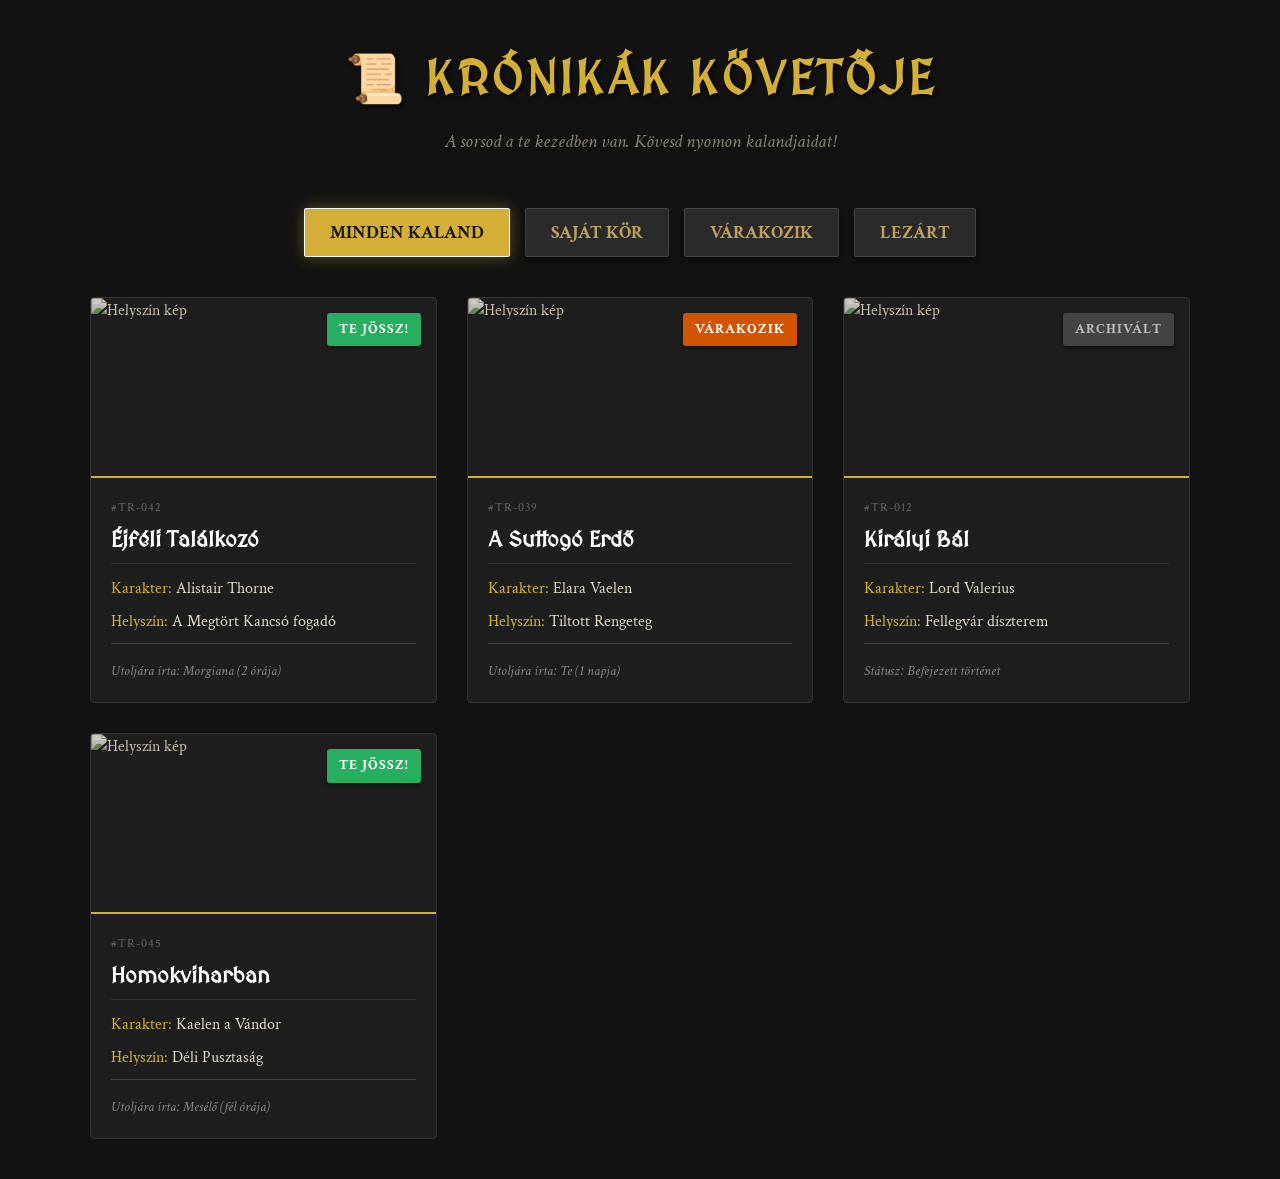
==== index.html @ 40f81b88 "Update index.html" ====
<!DOCTYPE html>
<html lang="hu">
<head>
    <meta charset="UTF-8">
    <meta name="viewport" content="width=device-width, initial-scale=1.0">
    <title>Krónikák Követője | FRPG Dashboard</title>
    <link href="https://fonts.googleapis.com/css2?family=Crimson+Text:ital,wght@0,400;0,700;1,400&family=MedievalSharp&display=swap" rel="stylesheet">
    <link rel="stylesheet" href="style.css">
</head>
<body>

<div class="container">
    <header>
        <h1>📜 Krónikák Követője</h1>
        <p>A sorsod a te kezedben van. Kövesd nyomon kalandjaidat!</p>
    </header>

    <div class="filter-buttons">
        <button class="btn active" onclick="filterSelection('all')">Minden kaland</button>
        <button class="btn" onclick="filterSelection('active')">Saját kör</button>
        <button class="btn" onclick="filterSelection('pending')">Várakozik</button>
        <button class="btn" onclick="filterSelection('inactive')">Lezárt</button>
    </div>

    <div class="card-grid">
        
        <div class="card active">
            <div class="image-container">
                <img src="https://picsum.photos/400/250?grayscale&random=1" alt="Helyszín kép">
                <span class="badge active">Te jössz!</span>
            </div>
            <div class="card-content">
                <span class="thread-id">#TR-042</span>
                <h3>Éjféli Találkozó</h3>
                <p><strong>Karakter:</strong> Alistair Thorne</p>
                <p><strong>Helyszín:</strong> A Megtört Kancsó fogadó</p>
                <div class="last-post">
                    Utoljára írta: <i>Morgiana (2 órája)</i>
                </div>
            </div>
        </div>

        <div class="card pending">
            <div class="image-container">
                <img src="https://picsum.photos/400/250?grayscale&random=2" alt="Helyszín kép">
                <span class="badge pending">Várakozik</span>
            </div>
            <div class="card-content">
                <span class="thread-id">#TR-039</span>
                <h3>A Suttogó Erdő</h3>
                <p><strong>Karakter:</strong> Elara Vaelen</p>
                <p><strong>Helyszín:</strong> Tiltott Rengeteg</p>
                <div class="last-post">
                    Utoljára írta: <i>Te (1 napja)</i>
                </div>
            </div>
        </div>

        <div class="card inactive">
            <div class="image-container">
                <img src="https://picsum.photos/400/250?grayscale&random=3" alt="Helyszín kép">
                <span class="badge inactive">Archivált</span>
            </div>
            <div class="card-content">
                <span class="thread-id">#TR-012</span>
                <h3>Királyi Bál</h3>
                <p><strong>Karakter:</strong> Lord Valerius</p>
                <p><strong>Helyszín:</strong> Fellegvár díszterem</p>
                <div class="last-post">
                    Státusz: <i>Befejezett történet</i>
                </div>
            </div>
        </div>

        <div class="card active">
            <div class="image-container">
                <img src="https://picsum.photos/400/250?grayscale&random=4" alt="Helyszín kép">
                <span class="badge active">Te jössz!</span>
            </div>
            <div class="card-content">
                <span class="thread-id">#TR-045</span>
                <h3>Homokviharban</h3>
                <p><strong>Karakter:</strong> Kaelen a Vándor</p>
                <p><strong>Helyszín:</strong> Déli Pusztaság</p>
                <div class="last-post">
                    Utoljára írta: <i>Mesélő (fél órája)</i>
                </div>
            </div>
        </div>

    </div> </div> <script>
    function filterSelection(status) {
        const cards = document.getElementsByClassName("card");
        const buttons = document.getElementsByClassName("btn");

        // Gombok stílusának frissítése
        for (let btn of buttons) {
            btn.classList.remove("active");
            // Megkeressük a gombot, amire kattintottunk (egyszerűsített logika)
            if (
                (status === 'all' && btn.innerText.includes('Minden')) ||
                (status === 'active' && btn.innerText.includes('Saját')) ||
                (status === 'pending' && btn.innerText.includes('Várakozik')) ||
                (status === 'inactive' && btn.innerText.includes('Lezárt'))
            ) {
                btn.classList.add("active");
            }
        }

        // Kártyák szűrése
        for (let card of cards) {
            if (status === "all") {
                card.style.display = "flex";
            } else {
                if (card.classList.contains(status)) {
                    card.style.display = "flex";
                } else {
                    card.style.display = "none";
                }
            }
        }
    }
</script>

</body>
</html>
---- style.css ----
/* --- FRPG Témakövető Alapstílus --- */

/* Google Fonts beimportálása a klasszikus fantasy hangulathoz */
@import url('https://fonts.googleapis.com/css2?family=Crimson+Text:ital,wght@0,400;0,700;1,400&family=MedievalSharp&display=swap');

* {
    box-sizing: border-box;
    margin: 0;
    padding: 0;
}

body {
    background-color: #121212; /* Mélysötét háttér */
    background-image: url('https://www.transparenttextures.com/patterns/dark-leather.png'); /* Enyhe bőr textúra */
    color: #e0d8c3; /* Halvány pergamen szín */
    font-family: 'Crimson Text', serif;
    line-height: 1.6;
    padding: 40px 20px;
}

.container {
    max-width: 1100px;
    margin: auto;
}

/* --- Fejléc --- */
header {
    text-align: center;
    margin-bottom: 50px;
}

header h1 {
    font-family: 'MedievalSharp', cursive;
    color: #d4af37; /* Arany szín */
    font-size: 3rem;
    text-transform: uppercase;
    letter-spacing: 3px;
    text-shadow: 2px 2px 4px rgba(0, 0, 0, 0.8);
    margin-bottom: 10px;
}

header p {
    font-style: italic;
    color: #8a8271;
    font-size: 1.2rem;
}

/* --- Szűrő Gombok --- */
.filter-buttons {
    text-align: center;
    margin-bottom: 40px;
    display: flex;
    justify-content: center;
    gap: 15px;
    flex-wrap: wrap;
}

.btn {
    background-color: #2a2a2a;
    color: #bfa15f;
    border: 1px solid #444;
    padding: 12px 25px;
    font-family: 'Crimson Text', serif;
    font-size: 1.1rem;
    font-weight: bold;
    text-transform: uppercase;
    cursor: pointer;
    border-radius: 2px;
    transition: all 0.4s ease;
    box-shadow: 0 4px 6px rgba(0,0,0,0.3);
}

.btn:hover {
    background-color: #3a3a3a;
    border-color: #d4af37;
    color: #d4af37;
    transform: translateY(-2px);
}

.btn.active {
    background-color: #d4af37;
    color: #1a1a1a;
    border-color: #fff;
    box-shadow: 0 0 15px rgba(212, 175, 55, 0.4);
}

/* --- Kártya Rács --- */
.card-grid {
    display: grid;
    grid-template-columns: repeat(auto-fill, minmax(300px, 1fr));
    gap: 30px;
}

/* --- Egyedi Kártya Stílus --- */
.card {
    background: #1e1e1e;
    border: 1px solid #333;
    border-radius: 4px;
    overflow: hidden;
    transition: all 0.3s cubic-bezier(0.25, 0.8, 0.25, 1);
    position: relative;
    display: flex;
    flex-direction: column;
}

.card:hover {
    transform: translateY(-8px);
    border-color: #d4af37;
    box-shadow: 0 15px 30px rgba(0, 0, 0, 0.7);
}

/* Kép konténer és Badge */
.image-container {
    position: relative;
    height: 180px;
    overflow: hidden;
    border-bottom: 2px solid #d4af37;
}

.image-container img {
    width: 100%;
    height: 100%;
    object-fit: cover;
    filter: sepia(40%) grayscale(20%) brightness(0.8);
    transition: 0.5s ease;
}

.card:hover .image-container img {
    filter: sepia(0%) grayscale(0%) brightness(1);
    transform: scale(1.05);
}

.badge {
    position: absolute;
    top: 15px;
    right: 15px;
    padding: 6px 12px;
    border-radius: 3px;
    font-size: 0.85rem;
    font-weight: bold;
    text-transform: uppercase;
    letter-spacing: 1px;
    z-index: 2;
    box-shadow: 0 2px 4px rgba(0,0,0,0.5);
}

.badge.active { background: #27ae60; color: #fff; }    /* Saját kör */
.badge.pending { background: #d35400; color: #fff; }   /* Várakozik */
.badge.inactive { background: #444; color: #bbb; }     /* Lezárt */

/* Kártya Tartalom */
.card-content {
    padding: 20px;
    flex-grow: 1;
    display: flex;
    flex-direction: column;
}

.thread-id {
    font-size: 0.75rem;
    color: #666;
    letter-spacing: 1px;
    margin-bottom: 5px;
}

.card-content h3 {
    color: #fff;
    font-family: 'MedievalSharp', cursive;
    font-size: 1.4rem;
    margin-bottom: 12px;
    border-bottom: 1px solid #333;
    padding-bottom: 5px;
}

.card-content p {
    margin-bottom: 8px;
    font-size: 1rem;
}

.card-content strong {
    color: #d4af37;
    font-weight: normal;
}

/* Utolsó hozzászólás szekció */
.last-post {
    margin-top: auto;
    padding-top: 15px;
    border-top: 1px double #444;
    font-size: 0.9rem;
    color: #888;
    font-style: italic;
}

/* --- Reszponzivitás --- */
@media (max-width: 600px) {
    header h1 { font-size: 2rem; }
    .btn { width: 100%; }
    .card-grid { grid-template-columns: 1fr; }
}
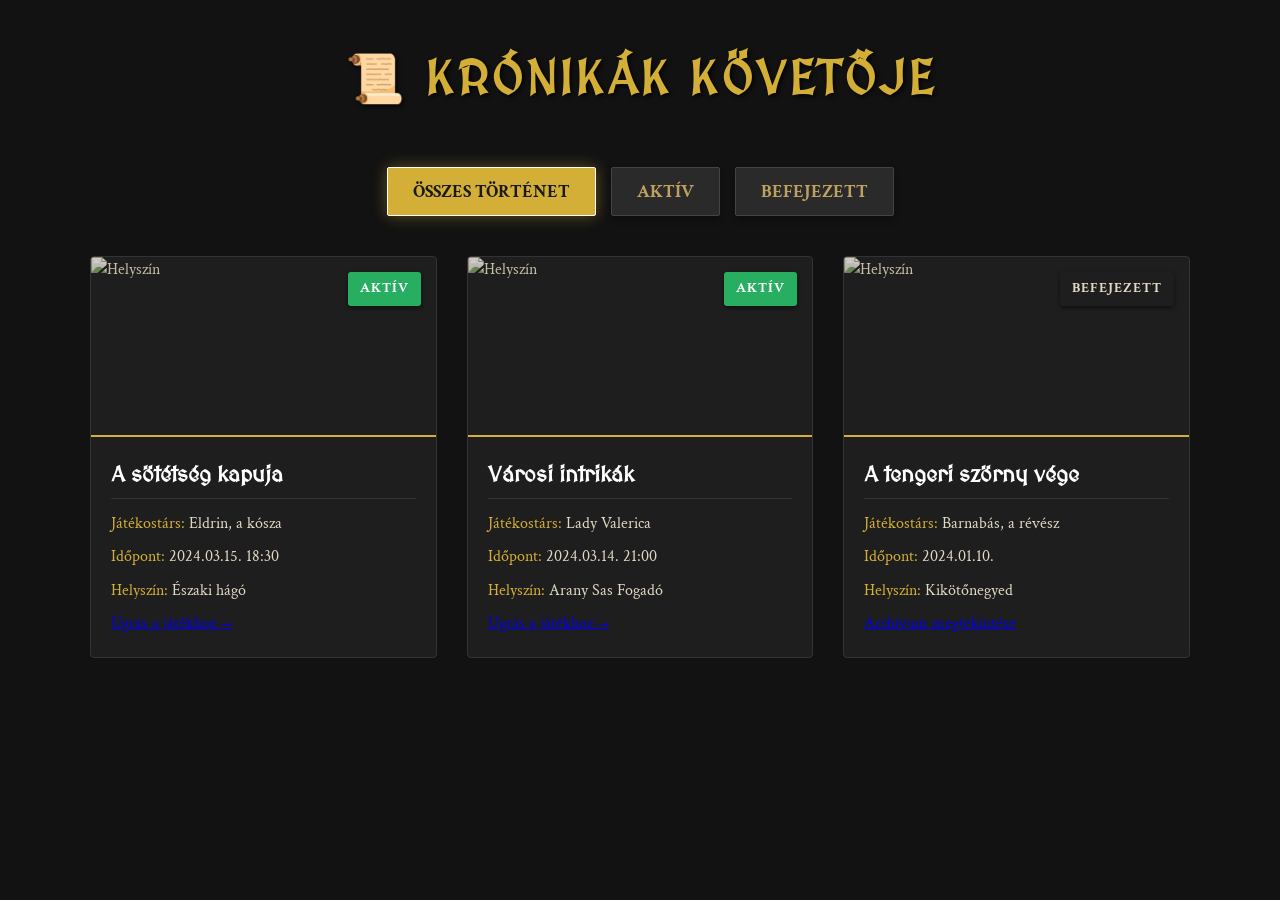
==== commit 3106cd1d: "Update index.html" ====
--- a/index.html
+++ b/index.html
@@ -3,7 +3,7 @@
 <head>
     <meta charset="UTF-8">
     <meta name="viewport" content="width=device-width, initial-scale=1.0">
-    <title>Krónikák Követője | FRPG Dashboard</title>
+    <title>FRPG Játékkövető</title>
     <link href="https://fonts.googleapis.com/css2?family=Crimson+Text:ital,wght@0,400;0,700;1,400&family=MedievalSharp&display=swap" rel="stylesheet">
     <link rel="stylesheet" href="style.css">
 </head>
@@ -12,111 +12,82 @@
 <div class="container">
     <header>
         <h1>📜 Krónikák Követője</h1>
-        <p>A sorsod a te kezedben van. Kövesd nyomon kalandjaidat!</p>
     </header>
 
     <div class="filter-buttons">
-        <button class="btn active" onclick="filterSelection('all')">Minden kaland</button>
-        <button class="btn" onclick="filterSelection('active')">Saját kör</button>
-        <button class="btn" onclick="filterSelection('pending')">Várakozik</button>
-        <button class="btn" onclick="filterSelection('inactive')">Lezárt</button>
+        <button class="btn active" onclick="filterSelection('all')">Összes történet</button>
+        <button class="btn" onclick="filterSelection('active')">Aktív</button>
+        <button class="btn" onclick="filterSelection('completed')">Befejezett</button>
     </div>
 
     <div class="card-grid">
         
         <div class="card active">
             <div class="image-container">
-                <img src="https://picsum.photos/400/250?grayscale&random=1" alt="Helyszín kép">
-                <span class="badge active">Te jössz!</span>
+                <img src="https://picsum.photos/500/300?random=10" alt="Helyszín">
+                <span class="badge active">Aktív</span>
             </div>
             <div class="card-content">
-                <span class="thread-id">#TR-042</span>
-                <h3>Éjféli Találkozó</h3>
-                <p><strong>Karakter:</strong> Alistair Thorne</p>
-                <p><strong>Helyszín:</strong> A Megtört Kancsó fogadó</p>
-                <div class="last-post">
-                    Utoljára írta: <i>Morgiana (2 órája)</i>
-                </div>
-            </div>
-        </div>
-
-        <div class="card pending">
-            <div class="image-container">
-                <img src="https://picsum.photos/400/250?grayscale&random=2" alt="Helyszín kép">
-                <span class="badge pending">Várakozik</span>
-            </div>
-            <div class="card-content">
-                <span class="thread-id">#TR-039</span>
-                <h3>A Suttogó Erdő</h3>
-                <p><strong>Karakter:</strong> Elara Vaelen</p>
-                <p><strong>Helyszín:</strong> Tiltott Rengeteg</p>
-                <div class="last-post">
-                    Utoljára írta: <i>Te (1 napja)</i>
-                </div>
-            </div>
-        </div>
-
-        <div class="card inactive">
-            <div class="image-container">
-                <img src="https://picsum.photos/400/250?grayscale&random=3" alt="Helyszín kép">
-                <span class="badge inactive">Archivált</span>
-            </div>
-            <div class="card-content">
-                <span class="thread-id">#TR-012</span>
-                <h3>Királyi Bál</h3>
-                <p><strong>Karakter:</strong> Lord Valerius</p>
-                <p><strong>Helyszín:</strong> Fellegvár díszterem</p>
-                <div class="last-post">
-                    Státusz: <i>Befejezett történet</i>
-                </div>
+                <h3>A sötétség kapuja</h3>
+                <p><strong>Játékostárs:</strong> Eldrin, a kósza</p>
+                <p><strong>Időpont:</strong> 2024.03.15. 18:30</p>
+                <p><strong>Helyszín:</strong> Északi hágó</p>
+                <a href="https://pelda-frpg-link.hu/tema1" class="game-link">Ugrás a játékhoz →</a>
             </div>
         </div>
 
         <div class="card active">
             <div class="image-container">
-                <img src="https://picsum.photos/400/250?grayscale&random=4" alt="Helyszín kép">
-                <span class="badge active">Te jössz!</span>
+                <img src="https://picsum.photos/500/300?random=11" alt="Helyszín">
+                <span class="badge active">Aktív</span>
             </div>
             <div class="card-content">
-                <span class="thread-id">#TR-045</span>
-                <h3>Homokviharban</h3>
-                <p><strong>Karakter:</strong> Kaelen a Vándor</p>
-                <p><strong>Helyszín:</strong> Déli Pusztaság</p>
-                <div class="last-post">
-                    Utoljára írta: <i>Mesélő (fél órája)</i>
-                </div>
+                <h3>Városi intrikák</h3>
+                <p><strong>Játékostárs:</strong> Lady Valerica</p>
+                <p><strong>Időpont:</strong> 2024.03.14. 21:00</p>
+                <p><strong>Helyszín:</strong> Arany Sas Fogadó</p>
+                <a href="https://pelda-frpg-link.hu/tema2" class="game-link">Ugrás a játékhoz →</a>
             </div>
         </div>
 
-    </div> </div> <script>
+        <div class="card completed">
+            <div class="image-container">
+                <img src="https://picsum.photos/500/300?random=12" alt="Helyszín">
+                <span class="badge completed">Befejezett</span>
+            </div>
+            <div class="card-content">
+                <h3>A tengeri szörny vége</h3>
+                <p><strong>Játékostárs:</strong> Barnabás, a révész</p>
+                <p><strong>Időpont:</strong> 2024.01.10.</p>
+                <p><strong>Helyszín:</strong> Kikötőnegyed</p>
+                <a href="https://pelda-frpg-link.hu/tema3-lezart" class="game-link">Archívum megtekintése</a>
+            </div>
+        </div>
+
+    </div>
+</div>
+
+<script>
     function filterSelection(status) {
         const cards = document.getElementsByClassName("card");
         const buttons = document.getElementsByClassName("btn");
 
-        // Gombok stílusának frissítése
         for (let btn of buttons) {
             btn.classList.remove("active");
-            // Megkeressük a gombot, amire kattintottunk (egyszerűsített logika)
             if (
-                (status === 'all' && btn.innerText.includes('Minden')) ||
-                (status === 'active' && btn.innerText.includes('Saját')) ||
-                (status === 'pending' && btn.innerText.includes('Várakozik')) ||
-                (status === 'inactive' && btn.innerText.includes('Lezárt'))
+                (status === 'all' && btn.innerText.includes('Összes')) ||
+                (status === 'active' && btn.innerText.includes('Aktív')) ||
+                (status === 'completed' && btn.innerText.includes('Befejezett'))
             ) {
                 btn.classList.add("active");
             }
         }
 
-        // Kártyák szűrése
         for (let card of cards) {
             if (status === "all") {
                 card.style.display = "flex";
             } else {
-                if (card.classList.contains(status)) {
-                    card.style.display = "flex";
-                } else {
-                    card.style.display = "none";
-                }
+                card.style.display = card.classList.contains(status) ? "flex" : "none";
             }
         }
     }
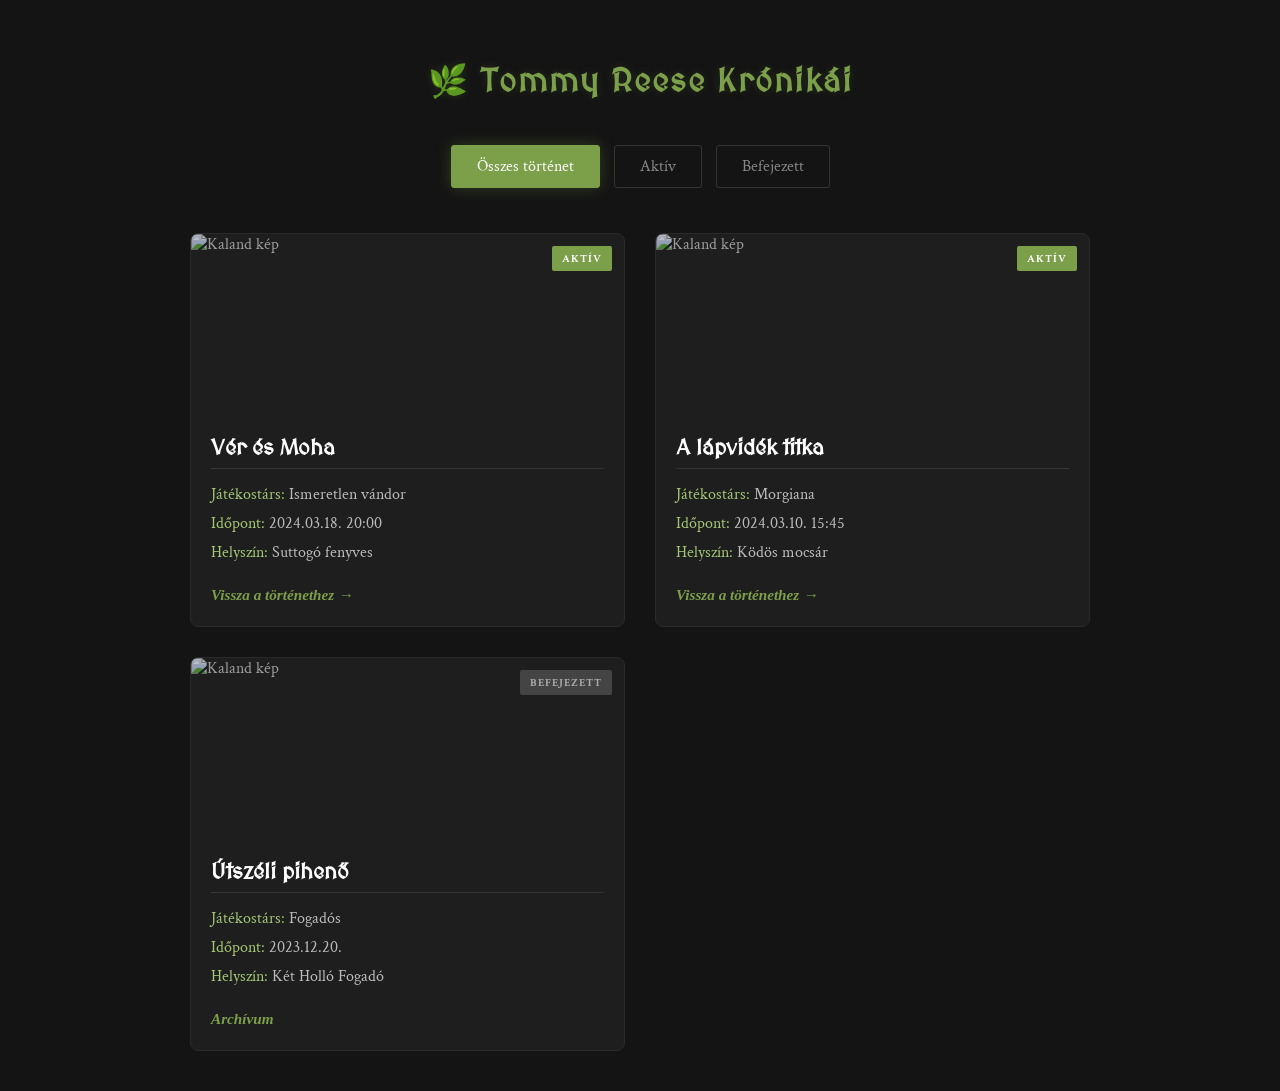
==== commit 317cec67: "Update index.html" ====
--- a/index.html
+++ b/index.html
@@ -3,7 +3,7 @@
 <head>
     <meta charset="UTF-8">
     <meta name="viewport" content="width=device-width, initial-scale=1.0">
-    <title>FRPG Játékkövető</title>
+    <title>Tommy Reese | Kalandkövető</title>
     <link href="https://fonts.googleapis.com/css2?family=Crimson+Text:ital,wght@0,400;0,700;1,400&family=MedievalSharp&display=swap" rel="stylesheet">
     <link rel="stylesheet" href="style.css">
 </head>
@@ -11,7 +11,7 @@
 
 <div class="container">
     <header>
-        <h1>📜 Krónikák Követője</h1>
+        <h1>🌿 Tommy Reese Krónikái</h1>
     </header>
 
     <div class="filter-buttons">
@@ -24,43 +24,43 @@
         
         <div class="card active">
             <div class="image-container">
-                <img src="https://picsum.photos/500/300?random=10" alt="Helyszín">
+                <img src="https://picsum.photos/500/300?grayscale&random=20" alt="Kaland kép">
                 <span class="badge active">Aktív</span>
             </div>
             <div class="card-content">
-                <h3>A sötétség kapuja</h3>
-                <p><strong>Játékostárs:</strong> Eldrin, a kósza</p>
-                <p><strong>Időpont:</strong> 2024.03.15. 18:30</p>
-                <p><strong>Helyszín:</strong> Északi hágó</p>
-                <a href="https://pelda-frpg-link.hu/tema1" class="game-link">Ugrás a játékhoz →</a>
+                <h3>Vér és Moha</h3>
+                <p><strong>Játékostárs:</strong> Ismeretlen vándor</p>
+                <p><strong>Időpont:</strong> 2024.03.18. 20:00</p>
+                <p><strong>Helyszín:</strong> Suttogó fenyves</p>
+                <a href="#" class="game-link">Vissza a történethez →</a>
             </div>
         </div>
 
         <div class="card active">
             <div class="image-container">
-                <img src="https://picsum.photos/500/300?random=11" alt="Helyszín">
+                <img src="https://picsum.photos/500/300?grayscale&random=21" alt="Kaland kép">
                 <span class="badge active">Aktív</span>
             </div>
             <div class="card-content">
-                <h3>Városi intrikák</h3>
-                <p><strong>Játékostárs:</strong> Lady Valerica</p>
-                <p><strong>Időpont:</strong> 2024.03.14. 21:00</p>
-                <p><strong>Helyszín:</strong> Arany Sas Fogadó</p>
-                <a href="https://pelda-frpg-link.hu/tema2" class="game-link">Ugrás a játékhoz →</a>
+                <h3>A lápvidék titka</h3>
+                <p><strong>Játékostárs:</strong> Morgiana</p>
+                <p><strong>Időpont:</strong> 2024.03.10. 15:45</p>
+                <p><strong>Helyszín:</strong> Ködös mocsár</p>
+                <a href="#" class="game-link">Vissza a történethez →</a>
             </div>
         </div>
 
         <div class="card completed">
             <div class="image-container">
-                <img src="https://picsum.photos/500/300?random=12" alt="Helyszín">
+                <img src="https://picsum.photos/500/300?grayscale&random=22" alt="Kaland kép">
                 <span class="badge completed">Befejezett</span>
             </div>
             <div class="card-content">
-                <h3>A tengeri szörny vége</h3>
-                <p><strong>Játékostárs:</strong> Barnabás, a révész</p>
-                <p><strong>Időpont:</strong> 2024.01.10.</p>
-                <p><strong>Helyszín:</strong> Kikötőnegyed</p>
-                <a href="https://pelda-frpg-link.hu/tema3-lezart" class="game-link">Archívum megtekintése</a>
+                <h3>Útszéli pihenő</h3>
+                <p><strong>Játékostárs:</strong> Fogadós</p>
+                <p><strong>Időpont:</strong> 2023.12.20.</p>
+                <p><strong>Helyszín:</strong> Két Holló Fogadó</p>
+                <a href="#" class="game-link">Archívum</a>
             </div>
         </div>
 
--- a/style.css
+++ b/style.css
@@ -1,200 +1,164 @@
-/* --- FRPG Témakövető Alapstílus --- */
-
-/* Google Fonts beimportálása a klasszikus fantasy hangulathoz */
-@import url('https://fonts.googleapis.com/css2?family=Crimson+Text:ital,wght@0,400;0,700;1,400&family=MedievalSharp&display=swap');
-
-* {
-    box-sizing: border-box;
-    margin: 0;
-    padding: 0;
+/* --- Tommy Reese Egyedi Stílus --- */
+:root {
+    --primary-color: #7c9f4a;      /* Tommy beszédszíne */
+    --primary-light: #a4c675;     /* Világosabb zöld a szövegeknek */
+    --dark-bg: #141414;           /* Mélysötét háttér */
+    --card-bg: #1e1e1e;           /* Kártya háttér */
+    --text-main: #d1d1d1;         /* Fő szövegszín */
 }
 
 body {
-    background-color: #121212; /* Mélysötét háttér */
-    background-image: url('https://www.transparenttextures.com/patterns/dark-leather.png'); /* Enyhe bőr textúra */
-    color: #e0d8c3; /* Halvány pergamen szín */
+    background-color: var(--dark-bg);
+    color: var(--text-main);
     font-family: 'Crimson Text', serif;
-    line-height: 1.6;
+    margin: 0;
     padding: 40px 20px;
 }
 
 .container {
-    max-width: 1100px;
+    max-width: 900px;
     margin: auto;
-}
-
-/* --- Fejléc --- */
-header {
-    text-align: center;
-    margin-bottom: 50px;
 }
 
 header h1 {
     font-family: 'MedievalSharp', cursive;
-    color: #d4af37; /* Arany szín */
-    font-size: 3rem;
-    text-transform: uppercase;
-    letter-spacing: 3px;
-    text-shadow: 2px 2px 4px rgba(0, 0, 0, 0.8);
-    margin-bottom: 10px;
-}
-
-header p {
-    font-style: italic;
-    color: #8a8271;
-    font-size: 1.2rem;
+    color: var(--primary-color);
+    text-align: center;
+    margin-bottom: 40px;
+    letter-spacing: 2px;
+    text-shadow: 0 0 10px rgba(124, 159, 74, 0.2);
 }
 
 /* --- Szűrő Gombok --- */
 .filter-buttons {
     text-align: center;
     margin-bottom: 40px;
-    display: flex;
-    justify-content: center;
-    gap: 15px;
-    flex-wrap: wrap;
 }
 
 .btn {
-    background-color: #2a2a2a;
-    color: #bfa15f;
-    border: 1px solid #444;
-    padding: 12px 25px;
-    font-family: 'Crimson Text', serif;
-    font-size: 1.1rem;
-    font-weight: bold;
-    text-transform: uppercase;
+    background: transparent;
+    border: 1px solid #333;
+    color: #888;
+    padding: 10px 25px;
     cursor: pointer;
-    border-radius: 2px;
-    transition: all 0.4s ease;
-    box-shadow: 0 4px 6px rgba(0,0,0,0.3);
+    font-family: inherit;
+    font-size: 1rem;
+    margin: 5px;
+    border-radius: 3px;
+    transition: 0.3s ease;
 }
 
 .btn:hover {
-    background-color: #3a3a3a;
-    border-color: #d4af37;
-    color: #d4af37;
-    transform: translateY(-2px);
+    border-color: var(--primary-color);
+    color: var(--primary-light);
 }
 
 .btn.active {
-    background-color: #d4af37;
-    color: #1a1a1a;
-    border-color: #fff;
-    box-shadow: 0 0 15px rgba(212, 175, 55, 0.4);
+    background: var(--primary-color);
+    color: #fff;
+    border-color: var(--primary-color);
+    box-shadow: 0 0 15px rgba(124, 159, 74, 0.3);
 }
 
-/* --- Kártya Rács --- */
+/* --- Kétoszlopos Rács --- */
 .card-grid {
     display: grid;
-    grid-template-columns: repeat(auto-fill, minmax(300px, 1fr));
+    grid-template-columns: 1fr 1fr;
     gap: 30px;
 }
 
-/* --- Egyedi Kártya Stílus --- */
+/* --- Kártya Stílus --- */
 .card {
-    background: #1e1e1e;
-    border: 1px solid #333;
-    border-radius: 4px;
+    background: var(--card-bg);
+    border: 1px solid #2a2a2a;
+    border-radius: 8px;
     overflow: hidden;
-    transition: all 0.3s cubic-bezier(0.25, 0.8, 0.25, 1);
-    position: relative;
     display: flex;
     flex-direction: column;
+    transition: transform 0.3s ease, border-color 0.3s ease;
 }
 
 .card:hover {
-    transform: translateY(-8px);
-    border-color: #d4af37;
-    box-shadow: 0 15px 30px rgba(0, 0, 0, 0.7);
+    transform: translateY(-5px);
+    border-color: var(--primary-color);
 }
 
-/* Kép konténer és Badge */
 .image-container {
     position: relative;
     height: 180px;
-    overflow: hidden;
-    border-bottom: 2px solid #d4af37;
 }
 
 .image-container img {
     width: 100%;
     height: 100%;
     object-fit: cover;
-    filter: sepia(40%) grayscale(20%) brightness(0.8);
-    transition: 0.5s ease;
+    opacity: 0.7;
+    transition: 0.3s;
 }
 
 .card:hover .image-container img {
-    filter: sepia(0%) grayscale(0%) brightness(1);
-    transform: scale(1.05);
+    opacity: 1;
 }
 
 .badge {
     position: absolute;
-    top: 15px;
-    right: 15px;
-    padding: 6px 12px;
-    border-radius: 3px;
-    font-size: 0.85rem;
+    top: 12px;
+    right: 12px;
+    padding: 5px 10px;
+    font-size: 0.7rem;
     font-weight: bold;
     text-transform: uppercase;
+    border-radius: 2px;
     letter-spacing: 1px;
-    z-index: 2;
-    box-shadow: 0 2px 4px rgba(0,0,0,0.5);
 }
 
-.badge.active { background: #27ae60; color: #fff; }    /* Saját kör */
-.badge.pending { background: #d35400; color: #fff; }   /* Várakozik */
-.badge.inactive { background: #444; color: #bbb; }     /* Lezárt */
+.badge.active { background: var(--primary-color); color: #fff; }
+.badge.completed { background: #444; color: #aaa; }
 
-/* Kártya Tartalom */
 .card-content {
     padding: 20px;
-    flex-grow: 1;
-    display: flex;
-    flex-direction: column;
-}
-
-.thread-id {
-    font-size: 0.75rem;
-    color: #666;
-    letter-spacing: 1px;
-    margin-bottom: 5px;
 }
 
 .card-content h3 {
+    font-family: 'MedievalSharp', cursive;
     color: #fff;
-    font-family: 'MedievalSharp', cursive;
+    margin: 0 0 15px 0;
     font-size: 1.4rem;
-    margin-bottom: 12px;
     border-bottom: 1px solid #333;
-    padding-bottom: 5px;
+    padding-bottom: 8px;
 }
 
 .card-content p {
-    margin-bottom: 8px;
+    margin: 8px 0;
     font-size: 1rem;
+    color: #bbb;
 }
 
 .card-content strong {
-    color: #d4af37;
+    color: var(--primary-light); /* Tommy színe világosítva a kiemelésekhez */
     font-weight: normal;
 }
 
-/* Utolsó hozzászólás szekció */
-.last-post {
-    margin-top: auto;
-    padding-top: 15px;
-    border-top: 1px double #444;
-    font-size: 0.9rem;
-    color: #888;
+/* --- Játék Link --- */
+.game-link {
+    display: inline-block;
+    margin-top: 15px;
+    color: var(--primary-color);
+    text-decoration: none;
+    font-weight: bold;
     font-style: italic;
+    font-size: 0.95rem;
+    transition: 0.2s;
 }
 
-/* --- Reszponzivitás --- */
-@media (max-width: 600px) {
-    header h1 { font-size: 2rem; }
-    .btn { width: 100%; }
-    .card-grid { grid-template-columns: 1fr; }
+.game-link:hover {
+    color: var(--primary-light);
+    text-shadow: 0 0 8px rgba(124, 159, 74, 0.5);
 }
+
+/* --- Mobilos nézet --- */
+@media (max-width: 650px) {
+    .card-grid {
+        grid-template-columns: 1fr;
+    }
+}
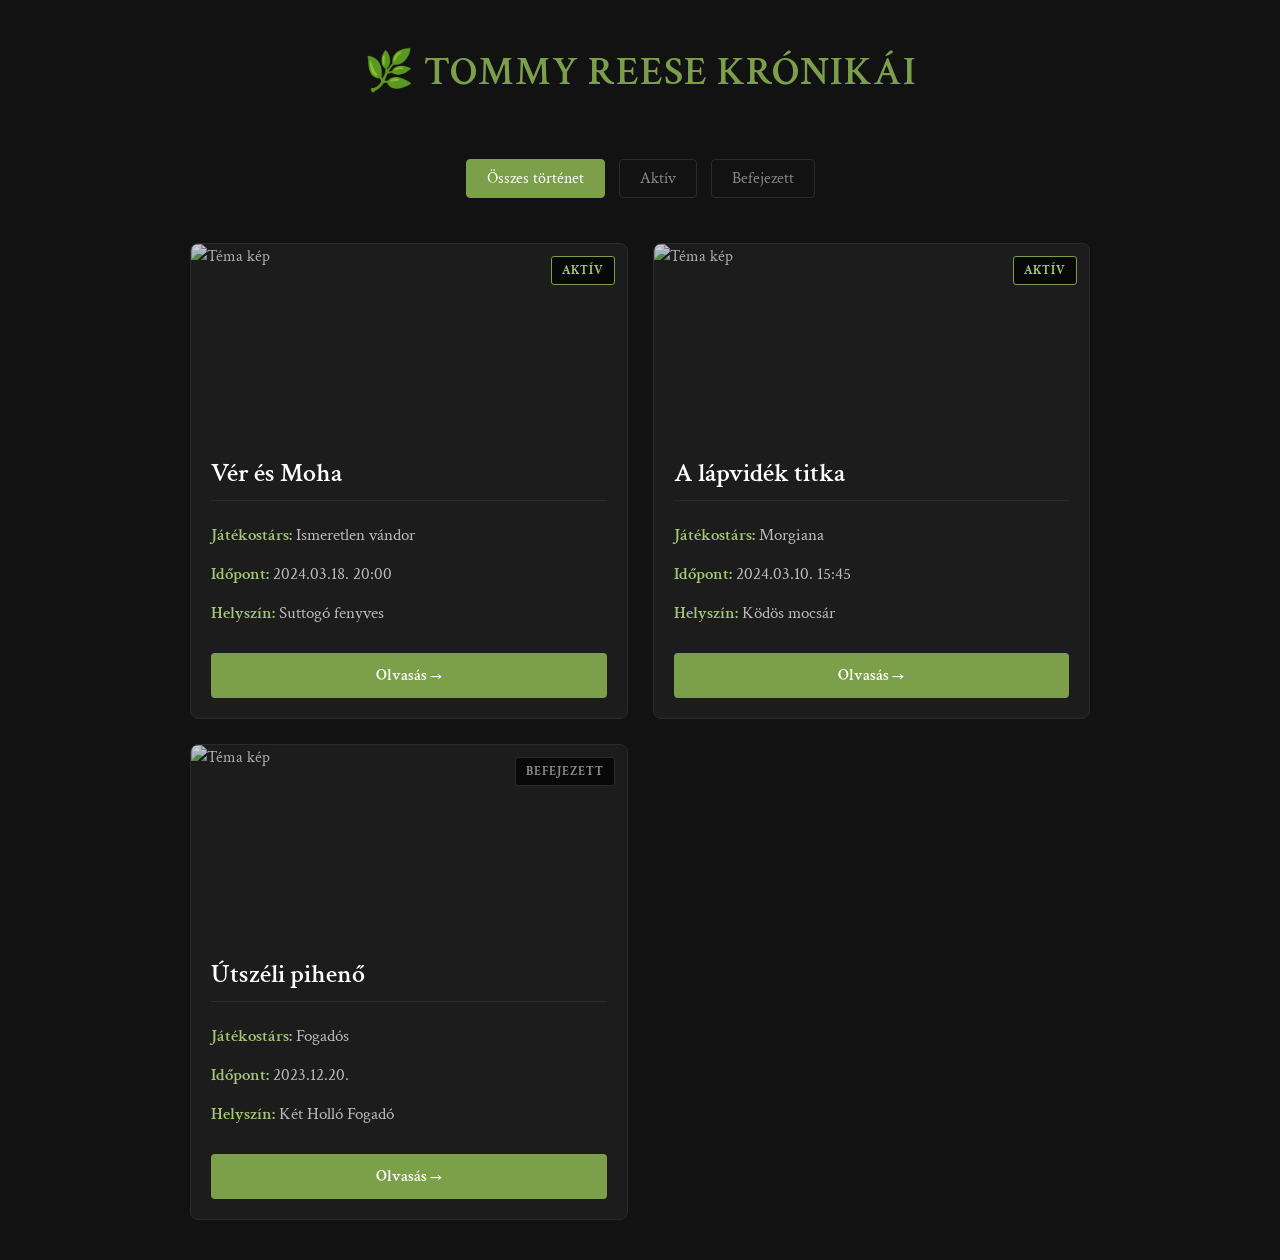
==== commit d39f2109: "Update index.html" ====
--- a/index.html
+++ b/index.html
@@ -4,8 +4,191 @@
     <meta charset="UTF-8">
     <meta name="viewport" content="width=device-width, initial-scale=1.0">
     <title>Tommy Reese | Kalandkövető</title>
-    <link href="https://fonts.googleapis.com/css2?family=Crimson+Text:ital,wght@0,400;0,700;1,400&family=MedievalSharp&display=swap" rel="stylesheet">
-    <link rel="stylesheet" href="style.css">
+    <link href="https://fonts.googleapis.com/css2?family=Crimson+Text:ital,wght@0,400;0,600;0,700;1,400&display=swap" rel="stylesheet">
+    <style>
+        /* --- Tommy Reese Modern RPG Stílus --- */
+        :root {
+            --primary-color: #7c9f4a;      /* Tommy beszédszíne */
+            --primary-hover: #8db356;      /* Világosabb zöld interakcióhoz */
+            --primary-light: #a4c675;      /* Szöveg kiemeléshez */
+            --dark-bg: #121212;            /* Mélysötét háttér */
+            --card-bg: #1c1c1c;            /* Kártya háttér */
+            --text-main: #d1d1d1;          /* Általános szövegszín */
+            --border-color: #2a2a2a;       /* Keret színe */
+        }
+
+        * {
+            box-sizing: border-box;
+            margin: 0;
+            padding: 0;
+        }
+
+        body {
+            background-color: var(--dark-bg);
+            color: var(--text-main);
+            font-family: 'Crimson Text', serif;
+            line-height: 1.6;
+            padding: 40px 20px;
+        }
+
+        .container {
+            max-width: 900px;
+            margin: auto;
+        }
+
+        header {
+            text-align: center;
+            margin-bottom: 50px;
+        }
+
+        header h1 {
+            font-weight: 600;
+            color: var(--primary-color);
+            font-size: 2.5rem;
+            letter-spacing: 1px;
+            text-transform: uppercase;
+        }
+
+        /* --- Szűrő Gombok --- */
+        .filter-buttons {
+            text-align: center;
+            margin-bottom: 40px;
+        }
+
+        .btn-filter {
+            background: transparent;
+            border: 1px solid var(--border-color);
+            color: #888;
+            padding: 8px 20px;
+            cursor: pointer;
+            font-family: inherit;
+            font-size: 1rem;
+            margin: 5px;
+            border-radius: 4px;
+            transition: all 0.3s ease;
+        }
+
+        .btn-filter:hover {
+            border-color: var(--primary-color);
+            color: var(--primary-light);
+        }
+
+        .btn-filter.active {
+            background: var(--primary-color);
+            color: #fff;
+            border-color: var(--primary-color);
+        }
+
+        /* --- Kétoszlopos Rács --- */
+        .card-grid {
+            display: grid;
+            grid-template-columns: 1fr 1fr;
+            gap: 25px;
+        }
+
+        /* --- Kártya Stílus --- */
+        .card {
+            background: var(--card-bg);
+            border: 1px solid var(--border-color);
+            border-radius: 8px;
+            overflow: hidden;
+            display: flex;
+            flex-direction: column;
+            transition: transform 0.3s ease, border-color 0.3s ease;
+        }
+
+        .card:hover {
+            border-color: var(--primary-color);
+            transform: translateY(-4px);
+        }
+
+        .image-container {
+            position: relative;
+            height: 190px;
+        }
+
+        .image-container img {
+            width: 100%;
+            height: 100%;
+            object-fit: cover;
+            opacity: 0.8;
+            transition: 0.3s;
+        }
+
+        .card:hover .image-container img {
+            opacity: 1;
+        }
+
+        .badge {
+            position: absolute;
+            top: 12px;
+            right: 12px;
+            padding: 4px 10px;
+            font-size: 0.75rem;
+            font-weight: 700;
+            text-transform: uppercase;
+            border-radius: 3px;
+            letter-spacing: 1px;
+            background: rgba(0, 0, 0, 0.7);
+            border: 1px solid var(--border-color);
+        }
+
+        .badge.active { color: var(--primary-light); border-color: var(--primary-color); }
+        .badge.completed { color: #888; }
+
+        .card-content {
+            padding: 20px;
+            display: flex;
+            flex-direction: column;
+            flex-grow: 1;
+        }
+
+        .card-content h3 {
+            color: #fff;
+            margin: 0 0 15px 0;
+            font-size: 1.6rem;
+            font-weight: 600;
+            border-bottom: 1px solid var(--border-color);
+            padding-bottom: 5px;
+        }
+
+        .card-content p {
+            margin: 6px 0;
+            font-size: 1.05rem;
+            color: #bbb;
+        }
+
+        .card-content strong {
+            color: var(--primary-light);
+            font-weight: 600;
+        }
+
+        /* --- Gomb stílusú Játék Link --- */
+        .game-btn {
+            display: block;
+            margin-top: auto;
+            background: var(--primary-color);
+            color: #fff;
+            text-align: center;
+            text-decoration: none;
+            padding: 10px;
+            border-radius: 4px;
+            font-weight: 600;
+            margin-top: 20px;
+            transition: background 0.3s ease;
+        }
+
+        .game-btn:hover {
+            background: var(--primary-hover);
+        }
+
+        /* --- Mobilos nézet --- */
+        @media (max-width: 650px) {
+            .card-grid {
+                grid-template-columns: 1fr;
+            }
+        }
+    </style>
 </head>
 <body>
 
@@ -15,16 +198,16 @@
     </header>
 
     <div class="filter-buttons">
-        <button class="btn active" onclick="filterSelection('all')">Összes történet</button>
-        <button class="btn" onclick="filterSelection('active')">Aktív</button>
-        <button class="btn" onclick="filterSelection('completed')">Befejezett</button>
+        <button class="btn-filter active" onclick="filterSelection('all')">Összes történet</button>
+        <button class="btn-filter" onclick="filterSelection('active')">Aktív</button>
+        <button class="btn-filter" onclick="filterSelection('completed')">Befejezett</button>
     </div>
 
     <div class="card-grid">
         
         <div class="card active">
             <div class="image-container">
-                <img src="https://picsum.photos/500/300?grayscale&random=20" alt="Kaland kép">
+                <img src="https://picsum.photos/500/300?grayscale&random=1" alt="Téma kép">
                 <span class="badge active">Aktív</span>
             </div>
             <div class="card-content">
@@ -32,13 +215,13 @@
                 <p><strong>Játékostárs:</strong> Ismeretlen vándor</p>
                 <p><strong>Időpont:</strong> 2024.03.18. 20:00</p>
                 <p><strong>Helyszín:</strong> Suttogó fenyves</p>
-                <a href="#" class="game-link">Vissza a történethez →</a>
+                <a href="#" class="game-btn">Olvasás →</a>
             </div>
         </div>
 
         <div class="card active">
             <div class="image-container">
-                <img src="https://picsum.photos/500/300?grayscale&random=21" alt="Kaland kép">
+                <img src="https://picsum.photos/500/300?grayscale&random=2" alt="Téma kép">
                 <span class="badge active">Aktív</span>
             </div>
             <div class="card-content">
@@ -46,13 +229,13 @@
                 <p><strong>Játékostárs:</strong> Morgiana</p>
                 <p><strong>Időpont:</strong> 2024.03.10. 15:45</p>
                 <p><strong>Helyszín:</strong> Ködös mocsár</p>
-                <a href="#" class="game-link">Vissza a történethez →</a>
+                <a href="#" class="game-btn">Olvasás →</a>
             </div>
         </div>
 
         <div class="card completed">
             <div class="image-container">
-                <img src="https://picsum.photos/500/300?grayscale&random=22" alt="Kaland kép">
+                <img src="https://picsum.photos/500/300?grayscale&random=3" alt="Téma kép">
                 <span class="badge completed">Befejezett</span>
             </div>
             <div class="card-content">
@@ -60,7 +243,7 @@
                 <p><strong>Játékostárs:</strong> Fogadós</p>
                 <p><strong>Időpont:</strong> 2023.12.20.</p>
                 <p><strong>Helyszín:</strong> Két Holló Fogadó</p>
-                <a href="#" class="game-link">Archívum</a>
+                <a href="#" class="game-btn">Olvasás →</a>
             </div>
         </div>
 
@@ -70,8 +253,9 @@
 <script>
     function filterSelection(status) {
         const cards = document.getElementsByClassName("card");
-        const buttons = document.getElementsByClassName("btn");
-
+        const buttons = document.getElementsByClassName("btn-filter");
+
+        // Gombok stílusa
         for (let btn of buttons) {
             btn.classList.remove("active");
             if (
@@ -83,6 +267,7 @@
             }
         }
 
+        // Kártyák szűrése
         for (let card of cards) {
             if (status === "all") {
                 card.style.display = "flex";
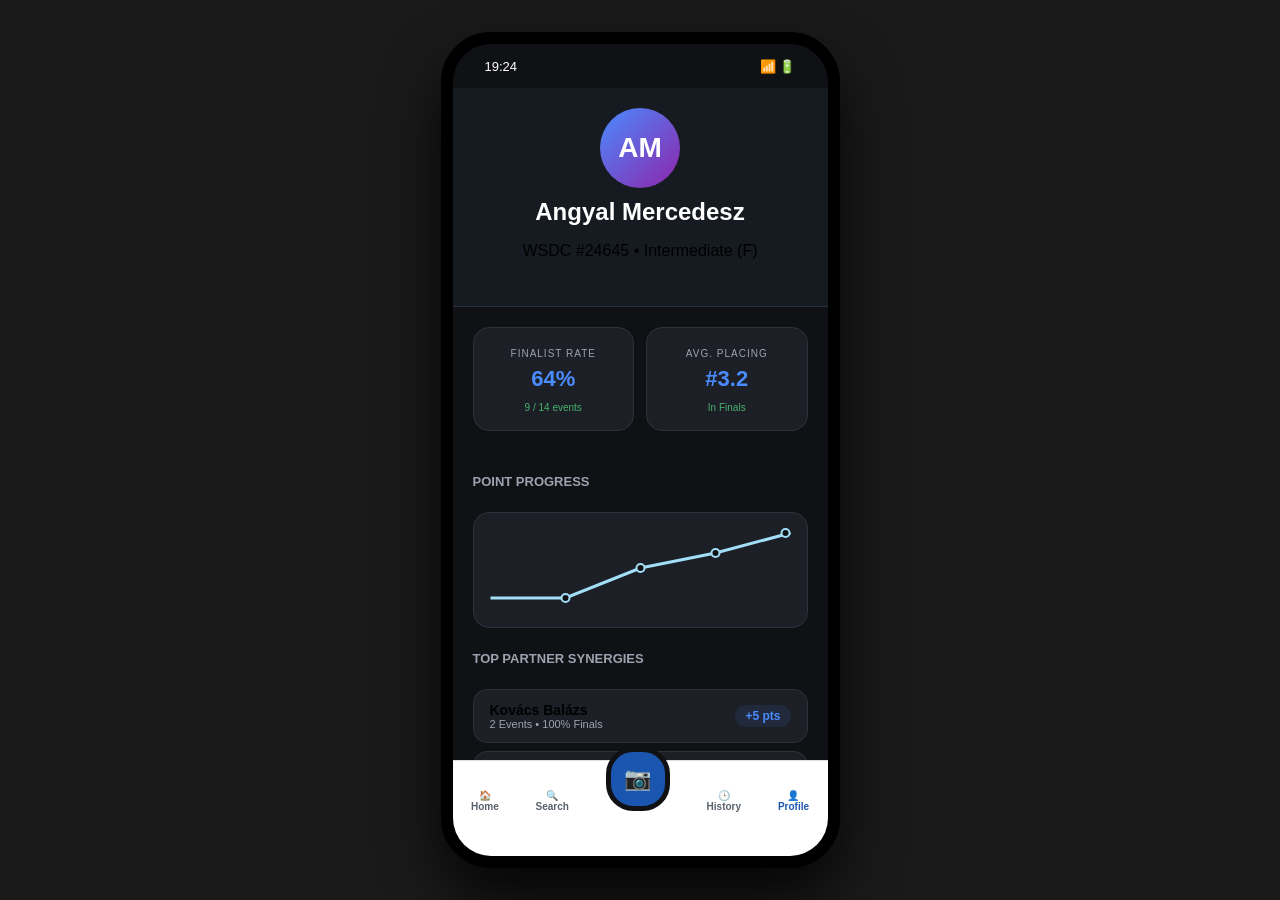
==== commit 76c4a454: "Update index.html" ====
--- a/index.html
+++ b/index.html
@@ -3,280 +3,220 @@
 <head>
     <meta charset="UTF-8">
     <meta name="viewport" content="width=device-width, initial-scale=1.0">
-    <title>Tommy Reese | Kalandkövető</title>
-    <link href="https://fonts.googleapis.com/css2?family=Crimson+Text:ital,wght@0,400;0,600;0,700;1,400&display=swap" rel="stylesheet">
+    <title>Angyal Mercedesz - Advanced Stats</title>
     <style>
-        /* --- Tommy Reese Modern RPG Stílus --- */
         :root {
-            --primary-color: #7c9f4a;      /* Tommy beszédszíne */
-            --primary-hover: #8db356;      /* Világosabb zöld interakcióhoz */
-            --primary-light: #a4c675;      /* Szöveg kiemeléshez */
-            --dark-bg: #121212;            /* Mélysötét háttér */
-            --card-bg: #1c1c1c;            /* Kártya háttér */
-            --text-main: #d1d1d1;          /* Általános szövegszín */
-            --border-color: #2a2a2a;       /* Keret színe */
-        }
-
-        * {
-            box-sizing: border-box;
+            --bg-color: #0F1115;
+            --card-surface: #1C1F26;
+            --primary-action: #4A8CFF;
+            --success: #48B16E;
+            --text-primary: #E9ECEF;
+            --text-secondary: #9CA3AF;
+            --border-color: #2D333B;
+            --header-bg: #161B22;
+            --chart-line: #A2DFF7;
+            --nav-bg: #FFFFFF;
+            --nav-active: #1A56B0;
+        }
+
+        body {
+            background-color: #1a1a1a;
+            display: flex;
+            justify-content: center;
+            align-items: center;
+            min-height: 100vh;
             margin: 0;
-            padding: 0;
-        }
-
-        body {
-            background-color: var(--dark-bg);
-            color: var(--text-main);
-            font-family: 'Crimson Text', serif;
-            line-height: 1.6;
-            padding: 40px 20px;
-        }
-
-        .container {
-            max-width: 900px;
-            margin: auto;
-        }
-
-        header {
+            font-family: -apple-system, sans-serif;
+        }
+
+        .phone-mockup {
+            width: 375px;
+            height: 812px;
+            background: var(--bg-color);
+            border: 12px solid #000;
+            border-radius: 50px;
+            position: relative;
+            overflow: hidden;
+            display: flex;
+            flex-direction: column;
+            box-shadow: 0 30px 60px rgba(0,0,0,0.8);
+        }
+
+        .status-bar {
+            height: 44px;
+            padding: 0 32px;
+            display: flex;
+            justify-content: space-between;
+            align-items: center;
+            font-size: 13px;
+            color: #fff;
+        }
+
+        .scrollable-content {
+            flex: 1;
+            overflow-y: auto;
+            padding-bottom: 100px;
+            scrollbar-width: none;
+        }
+        .scrollable-content::-webkit-scrollbar { display: none; }
+
+        .profile-header {
+            background-color: var(--header-bg);
+            padding: 20px 20px 30px;
             text-align: center;
-            margin-bottom: 50px;
-        }
-
-        header h1 {
-            font-weight: 600;
-            color: var(--primary-color);
-            font-size: 2.5rem;
-            letter-spacing: 1px;
-            text-transform: uppercase;
-        }
-
-        /* --- Szűrő Gombok --- */
-        .filter-buttons {
-            text-align: center;
-            margin-bottom: 40px;
-        }
-
-        .btn-filter {
-            background: transparent;
-            border: 1px solid var(--border-color);
-            color: #888;
-            padding: 8px 20px;
-            cursor: pointer;
-            font-family: inherit;
-            font-size: 1rem;
-            margin: 5px;
-            border-radius: 4px;
-            transition: all 0.3s ease;
-        }
-
-        .btn-filter:hover {
-            border-color: var(--primary-color);
-            color: var(--primary-light);
-        }
-
-        .btn-filter.active {
-            background: var(--primary-color);
-            color: #fff;
-            border-color: var(--primary-color);
-        }
-
-        /* --- Kétoszlopos Rács --- */
-        .card-grid {
+            border-bottom: 1px solid var(--border-color);
+        }
+
+        .avatar {
+            width: 80px; height: 80px;
+            background: linear-gradient(135deg, var(--primary-action), #8E24AA);
+            border-radius: 50%;
+            margin: 0 auto 10px;
+            display: flex; align-items: center; justify-content: center;
+            font-size: 28px; font-weight: bold; color: white;
+        }
+
+        /* Performance Grid Section */
+        .stats-grid {
             display: grid;
             grid-template-columns: 1fr 1fr;
-            gap: 25px;
-        }
-
-        /* --- Kártya Stílus --- */
-        .card {
-            background: var(--card-bg);
+            gap: 12px;
+            padding: 20px;
+        }
+
+        .stat-card {
+            background: var(--card-surface);
+            padding: 15px;
+            border-radius: 16px;
             border: 1px solid var(--border-color);
-            border-radius: 8px;
-            overflow: hidden;
-            display: flex;
-            flex-direction: column;
-            transition: transform 0.3s ease, border-color 0.3s ease;
-        }
-
-        .card:hover {
-            border-color: var(--primary-color);
-            transform: translateY(-4px);
-        }
-
-        .image-container {
-            position: relative;
-            height: 190px;
-        }
-
-        .image-container img {
-            width: 100%;
-            height: 100%;
-            object-fit: cover;
-            opacity: 0.8;
-            transition: 0.3s;
-        }
-
-        .card:hover .image-container img {
-            opacity: 1;
-        }
-
-        .badge {
-            position: absolute;
-            top: 12px;
-            right: 12px;
+            text-align: center;
+        }
+
+        .stat-card .label { font-size: 10px; color: var(--text-secondary); text-transform: uppercase; letter-spacing: 1px; }
+        .stat-card .value { font-size: 22px; font-weight: 800; color: var(--primary-action); display: block; margin: 5px 0; }
+        .stat-card .sub { font-size: 10px; color: var(--success); }
+
+        /* Partner Stats Section */
+        .section-title { font-size: 13px; color: var(--text-secondary); text-transform: uppercase; padding: 10px 20px; font-weight: 700; }
+        
+        .partner-list { padding: 0 20px; }
+        .partner-row {
+            background: var(--card-surface);
+            padding: 12px 16px;
+            border-radius: 14px;
+            margin-bottom: 8px;
+            display: flex;
+            justify-content: space-between;
+            align-items: center;
+            border: 1px solid var(--border-color);
+        }
+
+        .partner-name { font-size: 14px; font-weight: 600; }
+        .partner-meta { font-size: 11px; color: var(--text-secondary); }
+        .points-pill {
+            background: rgba(74, 140, 255, 0.1);
+            color: var(--primary-action);
             padding: 4px 10px;
-            font-size: 0.75rem;
-            font-weight: 700;
-            text-transform: uppercase;
-            border-radius: 3px;
-            letter-spacing: 1px;
-            background: rgba(0, 0, 0, 0.7);
-            border: 1px solid var(--border-color);
-        }
-
-        .badge.active { color: var(--primary-light); border-color: var(--primary-color); }
-        .badge.completed { color: #888; }
-
-        .card-content {
-            padding: 20px;
-            display: flex;
-            flex-direction: column;
-            flex-grow: 1;
-        }
-
-        .card-content h3 {
-            color: #fff;
-            margin: 0 0 15px 0;
-            font-size: 1.6rem;
-            font-weight: 600;
-            border-bottom: 1px solid var(--border-color);
-            padding-bottom: 5px;
-        }
-
-        .card-content p {
-            margin: 6px 0;
-            font-size: 1.05rem;
-            color: #bbb;
-        }
-
-        .card-content strong {
-            color: var(--primary-light);
-            font-weight: 600;
-        }
-
-        /* --- Gomb stílusú Játék Link --- */
-        .game-btn {
-            display: block;
-            margin-top: auto;
-            background: var(--primary-color);
-            color: #fff;
-            text-align: center;
-            text-decoration: none;
-            padding: 10px;
-            border-radius: 4px;
-            font-weight: 600;
-            margin-top: 20px;
-            transition: background 0.3s ease;
-        }
-
-        .game-btn:hover {
-            background: var(--primary-hover);
-        }
-
-        /* --- Mobilos nézet --- */
-        @media (max-width: 650px) {
-            .card-grid {
-                grid-template-columns: 1fr;
-            }
+            border-radius: 20px;
+            font-weight: bold;
+            font-size: 12px;
+        }
+
+        /* Chart */
+        .chart-box { margin: 0 20px; background: var(--card-surface); border-radius: 16px; padding: 15px; border: 1px solid var(--border-color); }
+        .chart-svg { width: 100%; height: 80px; overflow: visible; }
+        .line { stroke: var(--chart-line); stroke-width: 3; fill: none; }
+        .dot { fill: var(--bg-color); stroke: var(--chart-line); stroke-width: 2; }
+
+        /* Nav */
+        .nav-bar {
+            position: absolute; bottom: 0; width: 100%; height: 80px;
+            background: var(--nav-bg); display: flex; justify-content: space-around;
+            align-items: center; border-top: 1px solid #ddd; padding-bottom: 15px;
+        }
+        .nav-item { text-align: center; color: #57606A; font-size: 10px; text-decoration: none; font-weight: 700; }
+        .nav-item.active { color: var(--nav-active); }
+        .scanner-btn {
+            width: 54px; height: 54px; background: var(--nav-active);
+            border-radius: 27px; margin-top: -45px; display: flex;
+            align-items: center; justify-content: center; border: 5px solid var(--bg-color);
         }
     </style>
 </head>
 <body>
 
-<div class="container">
-    <header>
-        <h1>🌿 Tommy Reese Krónikái</h1>
-    </header>
-
-    <div class="filter-buttons">
-        <button class="btn-filter active" onclick="filterSelection('all')">Összes történet</button>
-        <button class="btn-filter" onclick="filterSelection('active')">Aktív</button>
-        <button class="btn-filter" onclick="filterSelection('completed')">Befejezett</button>
+<div class="phone-mockup">
+    <div class="status-bar"><span>19:24</span><span>📶 🔋</span></div>
+
+    <div class="scrollable-content">
+        <header class="profile-header">
+            <div class="avatar">AM</div>
+            <h2 style="margin: 10px 0 0; color: #fff;">Angyal Mercedesz</h2>
+            <p class="wsdc-id">WSDC #24645 • Intermediate (F)</p>
+        </header>
+
+        <div class="stats-grid">
+            <div class="stat-card">
+                <span class="label">Finalist Rate</span>
+                <span class="value">64%</span>
+                <span class="sub">9 / 14 events</span>
+            </div>
+            <div class="stat-card">
+                <span class="label">Avg. Placing</span>
+                <span class="value">#3.2</span>
+                <span class="sub">In Finals</span>
+            </div>
+        </div>
+
+        <h3 class="section-title">Point Progress</h3>
+        <div class="chart-box">
+            <svg class="chart-svg" viewBox="0 0 300 80">
+                <polyline class="line" points="0,70 75,70 150,40 225,25 300,5" />
+                <circle class="dot" cx="75" cy="70" r="4" />
+                <circle class="dot" cx="150" cy="40" r="4" />
+                <circle class="dot" cx="225" cy="25" r="4" />
+                <circle class="dot" cx="295" cy="5" r="4" />
+            </svg>
+        </div>
+
+        <h3 class="section-title">Top Partner Synergies</h3>
+        <div class="partner-list">
+            <div class="partner-row">
+                <div>
+                    <div class="partner-name">Kovács Balázs</div>
+                    <div class="partner-meta">2 Events • 100% Finals</div>
+                </div>
+                <div class="points-pill">+5 pts</div>
+            </div>
+            <div class="partner-row">
+                <div>
+                    <div class="partner-name">Gábor Galgóczy</div>
+                    <div class="partner-meta">1 Event • 1st Place</div>
+                </div>
+                <div class="points-pill">+4 pts</div>
+            </div>
+            <div class="partner-row">
+                <div>
+                    <div class="partner-name">Pálmai Kristóf</div>
+                    <div class="partner-meta">1 Event • 4th Place</div>
+                </div>
+                <div class="points-pill">+2 pts</div>
+            </div>
+        </div>
+        
+        <p style="text-align: center; font-size: 11px; color: var(--text-secondary); padding: 20px;">
+            Based on scoring.dance registry data.
+        </p>
     </div>
 
-    <div class="card-grid">
-        
-        <div class="card active">
-            <div class="image-container">
-                <img src="https://picsum.photos/500/300?grayscale&random=1" alt="Téma kép">
-                <span class="badge active">Aktív</span>
-            </div>
-            <div class="card-content">
-                <h3>Vér és Moha</h3>
-                <p><strong>Játékostárs:</strong> Ismeretlen vándor</p>
-                <p><strong>Időpont:</strong> 2024.03.18. 20:00</p>
-                <p><strong>Helyszín:</strong> Suttogó fenyves</p>
-                <a href="#" class="game-btn">Olvasás →</a>
-            </div>
-        </div>
-
-        <div class="card active">
-            <div class="image-container">
-                <img src="https://picsum.photos/500/300?grayscale&random=2" alt="Téma kép">
-                <span class="badge active">Aktív</span>
-            </div>
-            <div class="card-content">
-                <h3>A lápvidék titka</h3>
-                <p><strong>Játékostárs:</strong> Morgiana</p>
-                <p><strong>Időpont:</strong> 2024.03.10. 15:45</p>
-                <p><strong>Helyszín:</strong> Ködös mocsár</p>
-                <a href="#" class="game-btn">Olvasás →</a>
-            </div>
-        </div>
-
-        <div class="card completed">
-            <div class="image-container">
-                <img src="https://picsum.photos/500/300?grayscale&random=3" alt="Téma kép">
-                <span class="badge completed">Befejezett</span>
-            </div>
-            <div class="card-content">
-                <h3>Útszéli pihenő</h3>
-                <p><strong>Játékostárs:</strong> Fogadós</p>
-                <p><strong>Időpont:</strong> 2023.12.20.</p>
-                <p><strong>Helyszín:</strong> Két Holló Fogadó</p>
-                <a href="#" class="game-btn">Olvasás →</a>
-            </div>
-        </div>
-
-    </div>
+    <nav class="nav-bar">
+        <div class="nav-item">🏠<br>Home</div>
+        <div class="nav-item">🔍<br>Search</div>
+        <div class="scanner-btn"><span style="color:white; font-size:22px;">📷</span></div>
+        <div class="nav-item">🕒<br>History</div>
+        <div class="nav-item active">👤<br>Profile</div>
+    </nav>
 </div>
-
-<script>
-    function filterSelection(status) {
-        const cards = document.getElementsByClassName("card");
-        const buttons = document.getElementsByClassName("btn-filter");
-
-        // Gombok stílusa
-        for (let btn of buttons) {
-            btn.classList.remove("active");
-            if (
-                (status === 'all' && btn.innerText.includes('Összes')) ||
-                (status === 'active' && btn.innerText.includes('Aktív')) ||
-                (status === 'completed' && btn.innerText.includes('Befejezett'))
-            ) {
-                btn.classList.add("active");
-            }
-        }
-
-        // Kártyák szűrése
-        for (let card of cards) {
-            if (status === "all") {
-                card.style.display = "flex";
-            } else {
-                card.style.display = card.classList.contains(status) ? "flex" : "none";
-            }
-        }
-    }
-</script>
 
 </body>
 </html>
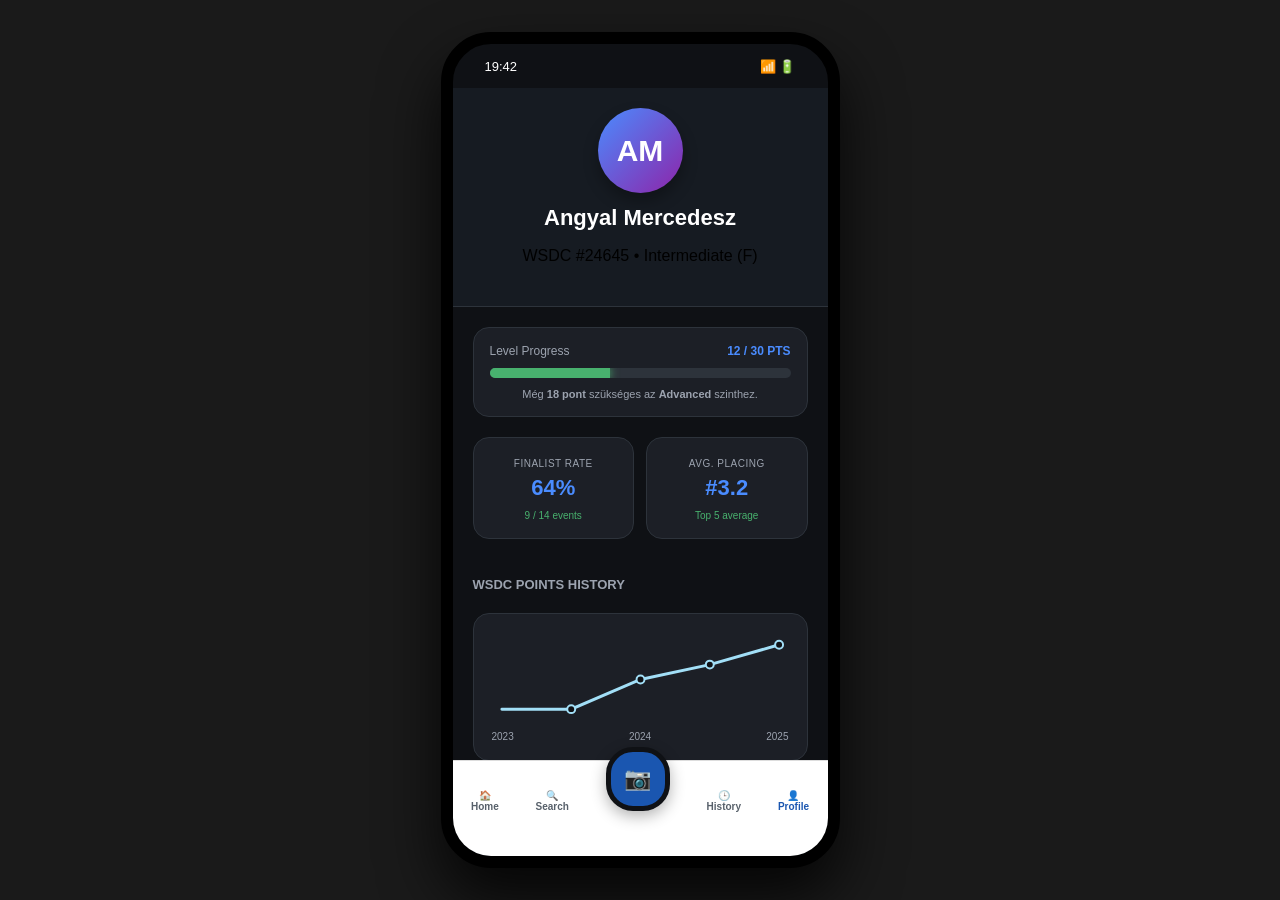
==== commit 0bd463f1: "Update index.html" ====
--- a/index.html
+++ b/index.html
@@ -3,7 +3,7 @@
 <head>
     <meta charset="UTF-8">
     <meta name="viewport" content="width=device-width, initial-scale=1.0">
-    <title>Angyal Mercedesz - Advanced Stats</title>
+    <title>Angyal Mercedesz - Ultimate Pro Profile</title>
     <style>
         :root {
             --bg-color: #0F1115;
@@ -29,6 +29,7 @@
             font-family: -apple-system, sans-serif;
         }
 
+        /* Telefon Mockup */
         .phone-mockup {
             width: 375px;
             height: 812px;
@@ -60,30 +61,39 @@
         }
         .scrollable-content::-webkit-scrollbar { display: none; }
 
+        /* Profile Header */
         .profile-header {
             background-color: var(--header-bg);
-            padding: 20px 20px 30px;
+            padding: 20px 20px 25px;
             text-align: center;
             border-bottom: 1px solid var(--border-color);
         }
 
         .avatar {
-            width: 80px; height: 80px;
+            width: 85px; height: 85px;
             background: linear-gradient(135deg, var(--primary-action), #8E24AA);
             border-radius: 50%;
-            margin: 0 auto 10px;
+            margin: 0 auto 12px;
             display: flex; align-items: center; justify-content: center;
-            font-size: 28px; font-weight: bold; color: white;
-        }
-
-        /* Performance Grid Section */
-        .stats-grid {
-            display: grid;
-            grid-template-columns: 1fr 1fr;
-            gap: 12px;
-            padding: 20px;
-        }
-
+            font-size: 30px; font-weight: bold; color: white;
+            box-shadow: 0 8px 15px rgba(0,0,0,0.3);
+        }
+
+        /* Progress Section */
+        .progress-section { padding: 20px 20px 10px; }
+        .progress-card {
+            background: var(--card-surface);
+            padding: 16px;
+            border-radius: 16px;
+            border: 1px solid var(--border-color);
+        }
+        .progress-header { display: flex; justify-content: space-between; font-size: 12px; margin-bottom: 10px; }
+        .progress-bar-bg { height: 10px; background: #2D333B; border-radius: 5px; overflow: hidden; margin-bottom: 10px; }
+        .progress-bar-fill { height: 100%; background: var(--success); width: 40%; box-shadow: 0 0 10px var(--success); }
+        .progress-footer { font-size: 11px; color: var(--text-secondary); text-align: center; }
+
+        /* Stats Grid */
+        .stats-grid { display: grid; grid-template-columns: 1fr 1fr; gap: 12px; padding: 10px 20px; }
         .stat-card {
             background: var(--card-surface);
             padding: 15px;
@@ -91,14 +101,18 @@
             border: 1px solid var(--border-color);
             text-align: center;
         }
-
-        .stat-card .label { font-size: 10px; color: var(--text-secondary); text-transform: uppercase; letter-spacing: 1px; }
-        .stat-card .value { font-size: 22px; font-weight: 800; color: var(--primary-action); display: block; margin: 5px 0; }
+        .stat-card .label { font-size: 10px; color: var(--text-secondary); text-transform: uppercase; letter-spacing: 0.5px; }
+        .stat-card .value { font-size: 22px; font-weight: 800; color: var(--primary-action); margin: 4px 0; display: block; }
         .stat-card .sub { font-size: 10px; color: var(--success); }
 
-        /* Partner Stats Section */
-        .section-title { font-size: 13px; color: var(--text-secondary); text-transform: uppercase; padding: 10px 20px; font-weight: 700; }
-        
+        /* Chart */
+        .section-title { font-size: 13px; color: var(--text-secondary); text-transform: uppercase; padding: 15px 20px 8px; font-weight: 700; }
+        .chart-box { margin: 0 20px; background: var(--card-surface); border-radius: 16px; padding: 18px; border: 1px solid var(--border-color); }
+        .chart-svg { width: 100%; height: 85px; overflow: visible; }
+        .line { stroke: var(--chart-line); stroke-width: 3; fill: none; stroke-linecap: round; }
+        .dot { fill: var(--bg-color); stroke: var(--chart-line); stroke-width: 2; }
+
+        /* Partner Stats */
         .partner-list { padding: 0 20px; }
         .partner-row {
             background: var(--card-surface);
@@ -110,23 +124,9 @@
             align-items: center;
             border: 1px solid var(--border-color);
         }
-
-        .partner-name { font-size: 14px; font-weight: 600; }
+        .partner-name { font-size: 14px; font-weight: 600; color: var(--text-primary); }
         .partner-meta { font-size: 11px; color: var(--text-secondary); }
-        .points-pill {
-            background: rgba(74, 140, 255, 0.1);
-            color: var(--primary-action);
-            padding: 4px 10px;
-            border-radius: 20px;
-            font-weight: bold;
-            font-size: 12px;
-        }
-
-        /* Chart */
-        .chart-box { margin: 0 20px; background: var(--card-surface); border-radius: 16px; padding: 15px; border: 1px solid var(--border-color); }
-        .chart-svg { width: 100%; height: 80px; overflow: visible; }
-        .line { stroke: var(--chart-line); stroke-width: 3; fill: none; }
-        .dot { fill: var(--bg-color); stroke: var(--chart-line); stroke-width: 2; }
+        .points-pill { background: rgba(74, 140, 255, 0.15); color: var(--primary-action); padding: 4px 10px; border-radius: 12px; font-weight: bold; font-size: 12px; }
 
         /* Nav */
         .nav-bar {
@@ -140,20 +140,34 @@
             width: 54px; height: 54px; background: var(--nav-active);
             border-radius: 27px; margin-top: -45px; display: flex;
             align-items: center; justify-content: center; border: 5px solid var(--bg-color);
+            box-shadow: 0 5px 15px rgba(0,0,0,0.3);
         }
     </style>
 </head>
 <body>
 
 <div class="phone-mockup">
-    <div class="status-bar"><span>19:24</span><span>📶 🔋</span></div>
+    <div class="status-bar"><span>19:42</span><span>📶 🔋</span></div>
 
     <div class="scrollable-content">
         <header class="profile-header">
             <div class="avatar">AM</div>
-            <h2 style="margin: 10px 0 0; color: #fff;">Angyal Mercedesz</h2>
+            <h2 style="margin: 0; color: #fff; font-size: 22px;">Angyal Mercedesz</h2>
             <p class="wsdc-id">WSDC #24645 • Intermediate (F)</p>
         </header>
+
+        <div class="progress-section">
+            <div class="progress-card">
+                <div class="progress-header">
+                    <span style="color: var(--text-secondary);">Level Progress</span>
+                    <span style="color: var(--primary-action); font-weight: bold;">12 / 30 PTS</span>
+                </div>
+                <div class="progress-bar-bg"><div class="progress-bar-fill"></div></div>
+                <div class="progress-footer">
+                    Még <strong>18 pont</strong> szükséges az <strong>Advanced</strong> szinthez.
+                </div>
+            </div>
+        </div>
 
         <div class="stats-grid">
             <div class="stat-card">
@@ -164,19 +178,22 @@
             <div class="stat-card">
                 <span class="label">Avg. Placing</span>
                 <span class="value">#3.2</span>
-                <span class="sub">In Finals</span>
-            </div>
-        </div>
-
-        <h3 class="section-title">Point Progress</h3>
+                <span class="sub">Top 5 average</span>
+            </div>
+        </div>
+
+        <h3 class="section-title">WSDC Points History</h3>
         <div class="chart-box">
             <svg class="chart-svg" viewBox="0 0 300 80">
-                <polyline class="line" points="0,70 75,70 150,40 225,25 300,5" />
-                <circle class="dot" cx="75" cy="70" r="4" />
-                <circle class="dot" cx="150" cy="40" r="4" />
-                <circle class="dot" cx="225" cy="25" r="4" />
-                <circle class="dot" cx="295" cy="5" r="4" />
+                <polyline class="line" points="10,75 80,75 150,45 220,30 290,10" />
+                <circle class="dot" cx="80" cy="75" r="4" />
+                <circle class="dot" cx="150" cy="45" r="4" />
+                <circle class="dot" cx="220" cy="30" r="4" />
+                <circle class="dot" cx="290" cy="10" r="4" />
             </svg>
+            <div style="display: flex; justify-content: space-between; margin-top: 10px; font-size: 10px; color: var(--text-secondary);">
+                <span>2023</span><span>2024</span><span>2025</span>
+            </div>
         </div>
 
         <h3 class="section-title">Top Partner Synergies</h3>
@@ -184,28 +201,21 @@
             <div class="partner-row">
                 <div>
                     <div class="partner-name">Kovács Balázs</div>
-                    <div class="partner-meta">2 Events • 100% Finals</div>
-                </div>
-                <div class="points-pill">+5 pts</div>
+                    <div class="partner-meta">2 Közös döntő • +5 pts</div>
+                </div>
+                <div class="points-pill">🔥 100%</div>
             </div>
             <div class="partner-row">
                 <div>
                     <div class="partner-name">Gábor Galgóczy</div>
-                    <div class="partner-meta">1 Event • 1st Place</div>
+                    <div class="partner-meta">Budafest 2025 • 1. hely</div>
                 </div>
                 <div class="points-pill">+4 pts</div>
             </div>
-            <div class="partner-row">
-                <div>
-                    <div class="partner-name">Pálmai Kristóf</div>
-                    <div class="partner-meta">1 Event • 4th Place</div>
-                </div>
-                <div class="points-pill">+2 pts</div>
-            </div>
-        </div>
-        
-        <p style="text-align: center; font-size: 11px; color: var(--text-secondary); padding: 20px;">
-            Based on scoring.dance registry data.
+        </div>
+
+        <p style="text-align: center; font-size: 10px; color: var(--text-secondary); padding: 25px;">
+            Data synced with scoring.dance registry
         </p>
     </div>
 
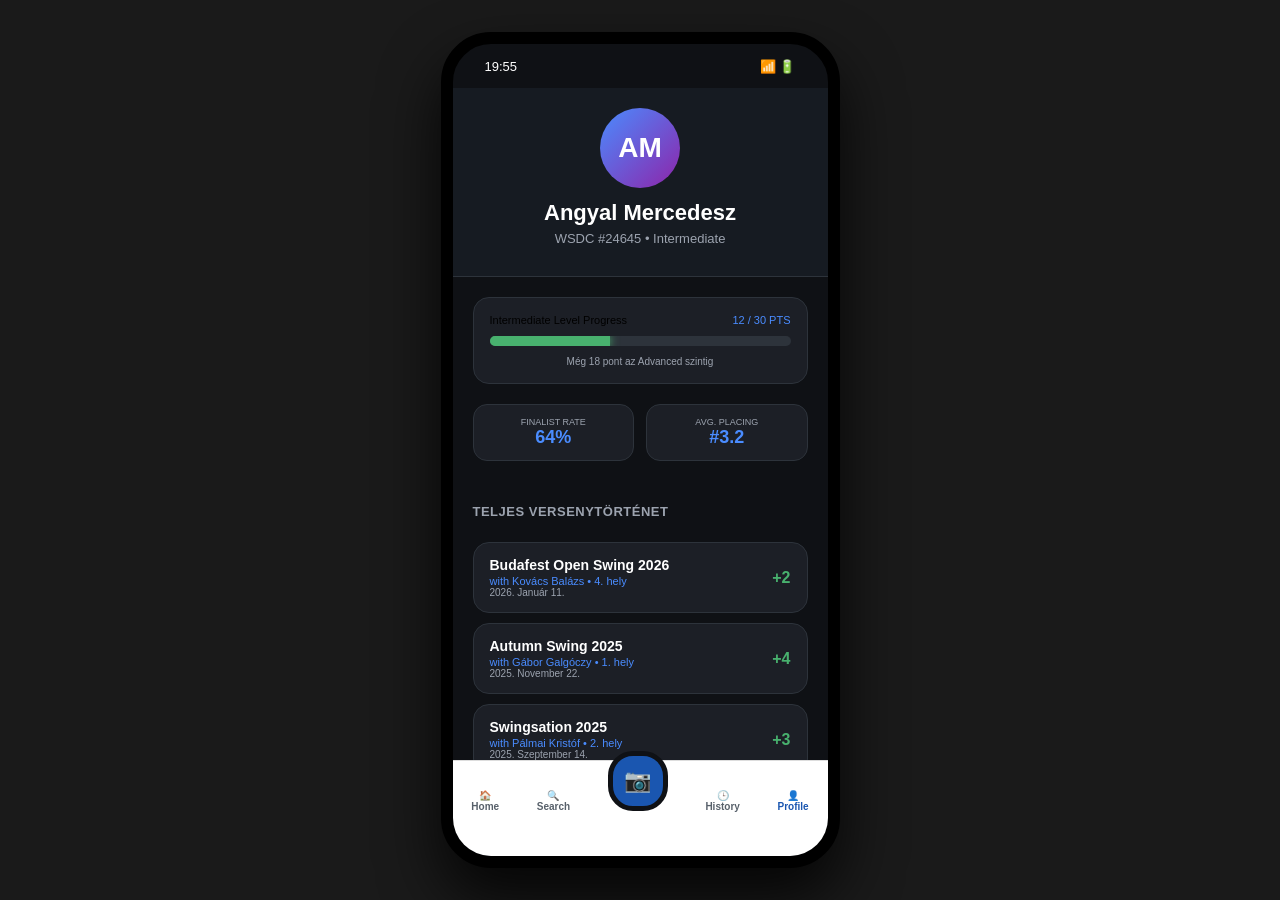
==== commit 1494ea55: "Update index.html" ====
--- a/index.html
+++ b/index.html
@@ -3,7 +3,7 @@
 <head>
     <meta charset="UTF-8">
     <meta name="viewport" content="width=device-width, initial-scale=1.0">
-    <title>Angyal Mercedesz - Ultimate Pro Profile</title>
+    <title>Angyal Mercedesz - Teljes Versenytörténet</title>
     <style>
         :root {
             --bg-color: #0F1115;
@@ -29,7 +29,6 @@
             font-family: -apple-system, sans-serif;
         }
 
-        /* Telefon Mockup */
         .phone-mockup {
             width: 375px;
             height: 812px;
@@ -61,7 +60,6 @@
         }
         .scrollable-content::-webkit-scrollbar { display: none; }
 
-        /* Profile Header */
         .profile-header {
             background-color: var(--header-bg);
             padding: 20px 20px 25px;
@@ -70,16 +68,15 @@
         }
 
         .avatar {
-            width: 85px; height: 85px;
+            width: 80px; height: 80px;
             background: linear-gradient(135deg, var(--primary-action), #8E24AA);
             border-radius: 50%;
             margin: 0 auto 12px;
             display: flex; align-items: center; justify-content: center;
-            font-size: 30px; font-weight: bold; color: white;
-            box-shadow: 0 8px 15px rgba(0,0,0,0.3);
-        }
-
-        /* Progress Section */
+            font-size: 28px; font-weight: bold; color: white;
+        }
+
+        /* Progress Bar Section */
         .progress-section { padding: 20px 20px 10px; }
         .progress-card {
             background: var(--card-surface);
@@ -87,46 +84,32 @@
             border-radius: 16px;
             border: 1px solid var(--border-color);
         }
-        .progress-header { display: flex; justify-content: space-between; font-size: 12px; margin-bottom: 10px; }
-        .progress-bar-bg { height: 10px; background: #2D333B; border-radius: 5px; overflow: hidden; margin-bottom: 10px; }
+        .progress-bar-bg { height: 10px; background: #2D333B; border-radius: 5px; overflow: hidden; margin: 10px 0; }
         .progress-bar-fill { height: 100%; background: var(--success); width: 40%; box-shadow: 0 0 10px var(--success); }
-        .progress-footer { font-size: 11px; color: var(--text-secondary); text-align: center; }
-
-        /* Stats Grid */
+
+        /* Stats & Chart */
         .stats-grid { display: grid; grid-template-columns: 1fr 1fr; gap: 12px; padding: 10px 20px; }
-        .stat-card {
+        .stat-card { background: var(--card-surface); padding: 12px; border-radius: 14px; border: 1px solid var(--border-color); text-align: center; }
+        .stat-card .value { font-size: 18px; font-weight: 800; color: var(--primary-action); }
+        .chart-box { margin: 0 20px; background: var(--card-surface); border-radius: 16px; padding: 15px; border: 1px solid var(--border-color); }
+
+        /* Result History List */
+        .section-title { font-size: 13px; color: var(--text-secondary); text-transform: uppercase; padding: 20px 20px 10px; font-weight: 700; letter-spacing: 0.5px; }
+        .history-list { padding: 0 20px; }
+        .result-row {
             background: var(--card-surface);
-            padding: 15px;
+            padding: 14px 16px;
             border-radius: 16px;
-            border: 1px solid var(--border-color);
-            text-align: center;
-        }
-        .stat-card .label { font-size: 10px; color: var(--text-secondary); text-transform: uppercase; letter-spacing: 0.5px; }
-        .stat-card .value { font-size: 22px; font-weight: 800; color: var(--primary-action); margin: 4px 0; display: block; }
-        .stat-card .sub { font-size: 10px; color: var(--success); }
-
-        /* Chart */
-        .section-title { font-size: 13px; color: var(--text-secondary); text-transform: uppercase; padding: 15px 20px 8px; font-weight: 700; }
-        .chart-box { margin: 0 20px; background: var(--card-surface); border-radius: 16px; padding: 18px; border: 1px solid var(--border-color); }
-        .chart-svg { width: 100%; height: 85px; overflow: visible; }
-        .line { stroke: var(--chart-line); stroke-width: 3; fill: none; stroke-linecap: round; }
-        .dot { fill: var(--bg-color); stroke: var(--chart-line); stroke-width: 2; }
-
-        /* Partner Stats */
-        .partner-list { padding: 0 20px; }
-        .partner-row {
-            background: var(--card-surface);
-            padding: 12px 16px;
-            border-radius: 14px;
-            margin-bottom: 8px;
-            display: flex;
-            justify-content: space-between;
+            margin-bottom: 10px;
+            display: grid;
+            grid-template-columns: 1fr 45px;
             align-items: center;
             border: 1px solid var(--border-color);
         }
-        .partner-name { font-size: 14px; font-weight: 600; color: var(--text-primary); }
-        .partner-meta { font-size: 11px; color: var(--text-secondary); }
-        .points-pill { background: rgba(74, 140, 255, 0.15); color: var(--primary-action); padding: 4px 10px; border-radius: 12px; font-weight: bold; font-size: 12px; }
+        .event-info .name { font-size: 14px; font-weight: 600; color: #fff; }
+        .event-info .meta { font-size: 11px; color: var(--primary-action); margin-top: 2px; }
+        .event-info .date { font-size: 10px; color: var(--text-secondary); }
+        .points-badge { font-weight: 800; color: var(--success); text-align: right; font-size: 16px; }
 
         /* Nav */
         .nav-bar {
@@ -134,89 +117,101 @@
             background: var(--nav-bg); display: flex; justify-content: space-around;
             align-items: center; border-top: 1px solid #ddd; padding-bottom: 15px;
         }
-        .nav-item { text-align: center; color: #57606A; font-size: 10px; text-decoration: none; font-weight: 700; }
+        .nav-item { text-align: center; color: #57606A; font-size: 10px; font-weight: 700; }
         .nav-item.active { color: var(--nav-active); }
-        .scanner-btn {
-            width: 54px; height: 54px; background: var(--nav-active);
-            border-radius: 27px; margin-top: -45px; display: flex;
-            align-items: center; justify-content: center; border: 5px solid var(--bg-color);
-            box-shadow: 0 5px 15px rgba(0,0,0,0.3);
-        }
+        .scanner-btn { width: 50px; height: 50px; background: var(--nav-active); border-radius: 25px; margin-top: -40px; display: flex; align-items: center; justify-content: center; border: 5px solid var(--bg-color); }
     </style>
 </head>
 <body>
 
 <div class="phone-mockup">
-    <div class="status-bar"><span>19:42</span><span>📶 🔋</span></div>
+    <div class="status-bar"><span>19:55</span><span>📶 🔋</span></div>
 
     <div class="scrollable-content">
         <header class="profile-header">
             <div class="avatar">AM</div>
             <h2 style="margin: 0; color: #fff; font-size: 22px;">Angyal Mercedesz</h2>
-            <p class="wsdc-id">WSDC #24645 • Intermediate (F)</p>
+            <p style="font-size: 13px; color: var(--text-secondary); margin: 5px 0;">WSDC #24645 • Intermediate</p>
         </header>
 
         <div class="progress-section">
             <div class="progress-card">
-                <div class="progress-header">
-                    <span style="color: var(--text-secondary);">Level Progress</span>
-                    <span style="color: var(--primary-action); font-weight: bold;">12 / 30 PTS</span>
+                <div style="display: flex; justify-content: space-between; font-size: 11px;">
+                    <span>Intermediate Level Progress</span>
+                    <span style="color: var(--primary-action);">12 / 30 PTS</span>
                 </div>
                 <div class="progress-bar-bg"><div class="progress-bar-fill"></div></div>
-                <div class="progress-footer">
-                    Még <strong>18 pont</strong> szükséges az <strong>Advanced</strong> szinthez.
-                </div>
+                <div style="font-size: 10px; color: var(--text-secondary); text-align: center;">Még 18 pont az Advanced szintig</div>
             </div>
         </div>
 
         <div class="stats-grid">
             <div class="stat-card">
-                <span class="label">Finalist Rate</span>
-                <span class="value">64%</span>
-                <span class="sub">9 / 14 events</span>
+                <div style="font-size: 9px; color: var(--text-secondary);">FINALIST RATE</div>
+                <div class="value">64%</div>
             </div>
             <div class="stat-card">
-                <span class="label">Avg. Placing</span>
-                <span class="value">#3.2</span>
-                <span class="sub">Top 5 average</span>
+                <div style="font-size: 9px; color: var(--text-secondary);">AVG. PLACING</div>
+                <div class="value">#3.2</div>
             </div>
         </div>
 
-        <h3 class="section-title">WSDC Points History</h3>
-        <div class="chart-box">
-            <svg class="chart-svg" viewBox="0 0 300 80">
-                <polyline class="line" points="10,75 80,75 150,45 220,30 290,10" />
-                <circle class="dot" cx="80" cy="75" r="4" />
-                <circle class="dot" cx="150" cy="45" r="4" />
-                <circle class="dot" cx="220" cy="30" r="4" />
-                <circle class="dot" cx="290" cy="10" r="4" />
-            </svg>
-            <div style="display: flex; justify-content: space-between; margin-top: 10px; font-size: 10px; color: var(--text-secondary);">
-                <span>2023</span><span>2024</span><span>2025</span>
+        <h3 class="section-title">Teljes Versenytörténet</h3>
+        <div class="history-list">
+            <div class="result-row">
+                <div class="event-info">
+                    <div class="name">Budafest Open Swing 2026</div>
+                    <div class="meta">with Kovács Balázs • 4. hely</div>
+                    <div class="date">2026. Január 11.</div>
+                </div>
+                <div class="points-badge">+2</div>
+            </div>
+
+            <div class="result-row">
+                <div class="event-info">
+                    <div class="name">Autumn Swing 2025</div>
+                    <div class="meta">with Gábor Galgóczy • 1. hely</div>
+                    <div class="date">2025. November 22.</div>
+                </div>
+                <div class="points-badge">+4</div>
+            </div>
+
+            <div class="result-row">
+                <div class="event-info">
+                    <div class="name">Swingsation 2025</div>
+                    <div class="meta">with Pálmai Kristóf • 2. hely</div>
+                    <div class="date">2025. Szeptember 14.</div>
+                </div>
+                <div class="points-badge">+3</div>
+            </div>
+
+            <div class="result-row">
+                <div class="event-info">
+                    <div class="name">Warsaw Jive 2025</div>
+                    <div class="meta">with Adam Nowak • 4. hely</div>
+                    <div class="date">2025. Június 08.</div>
+                </div>
+                <div class="points-badge">+2</div>
+            </div>
+
+            <div class="result-row">
+                <div class="event-info">
+                    <div class="name">Budafest 2025</div>
+                    <div class="meta">with Nagy Péter • 12. hely (SF)</div>
+                    <div class="date">2025. Január 12.</div>
+                </div>
+                <div class="points-badge">+1</div>
+            </div>
+
+            <div class="result-row">
+                <div class="event-info">
+                    <div class="name">Spring Swing 2024</div>
+                    <div class="meta">with Tóth Márk • 1. hely (NOV)</div>
+                    <div class="date">2024. Április 05.</div>
+                </div>
+                <div class="points-badge">+3</div>
             </div>
         </div>
-
-        <h3 class="section-title">Top Partner Synergies</h3>
-        <div class="partner-list">
-            <div class="partner-row">
-                <div>
-                    <div class="partner-name">Kovács Balázs</div>
-                    <div class="partner-meta">2 Közös döntő • +5 pts</div>
-                </div>
-                <div class="points-pill">🔥 100%</div>
-            </div>
-            <div class="partner-row">
-                <div>
-                    <div class="partner-name">Gábor Galgóczy</div>
-                    <div class="partner-meta">Budafest 2025 • 1. hely</div>
-                </div>
-                <div class="points-pill">+4 pts</div>
-            </div>
-        </div>
-
-        <p style="text-align: center; font-size: 10px; color: var(--text-secondary); padding: 25px;">
-            Data synced with scoring.dance registry
-        </p>
     </div>
 
     <nav class="nav-bar">
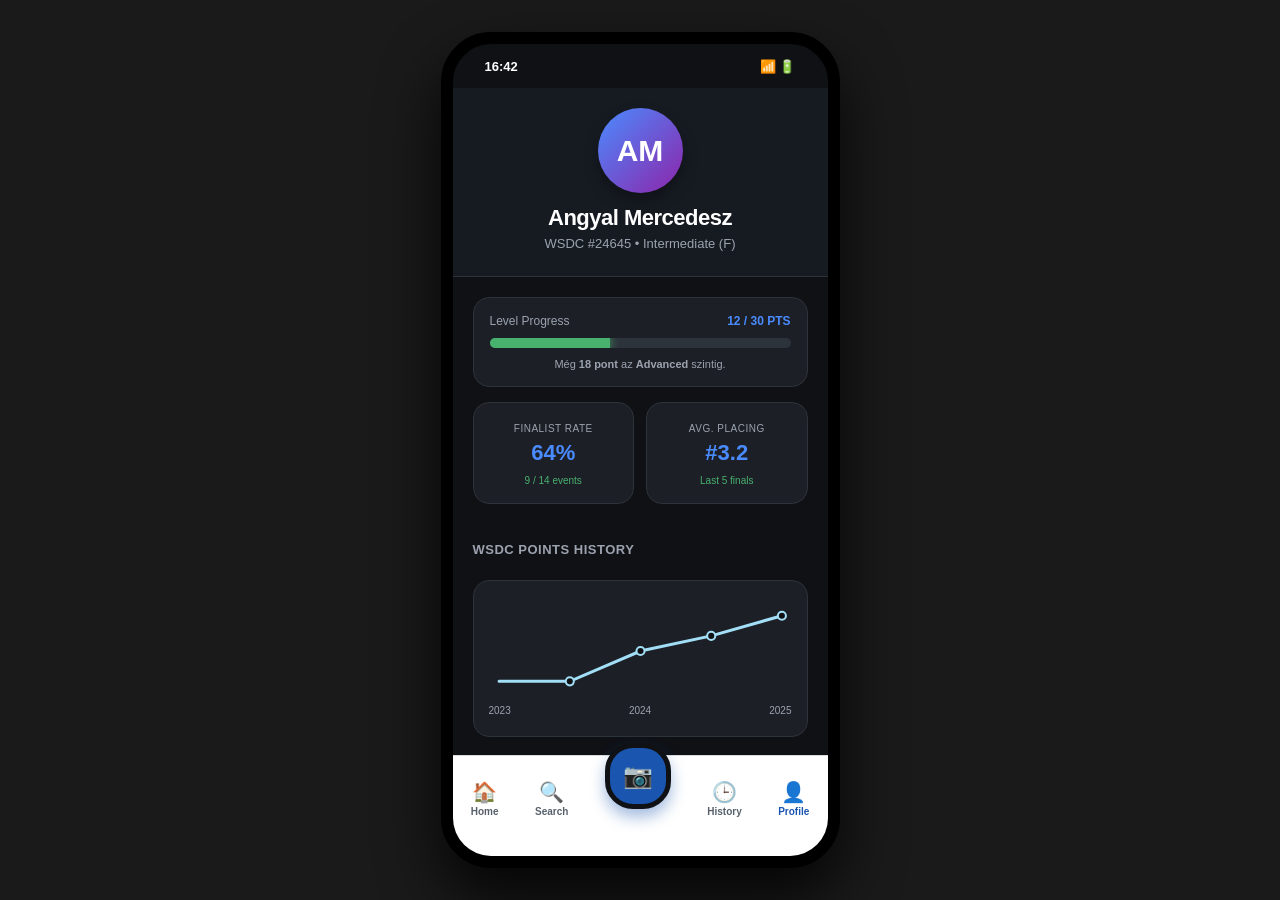
==== commit c97958dc: "Update index.html" ====
--- a/index.html
+++ b/index.html
@@ -3,7 +3,7 @@
 <head>
     <meta charset="UTF-8">
     <meta name="viewport" content="width=device-width, initial-scale=1.0">
-    <title>Angyal Mercedesz - Teljes Versenytörténet</title>
+    <title>Angyal Mercedesz - Ultimate Pro Profile</title>
     <style>
         :root {
             --bg-color: #0F1115;
@@ -17,6 +17,7 @@
             --chart-line: #A2DFF7;
             --nav-bg: #FFFFFF;
             --nav-active: #1A56B0;
+            --accent-purple: #8E24AA;
         }
 
         body {
@@ -26,9 +27,10 @@
             align-items: center;
             min-height: 100vh;
             margin: 0;
-            font-family: -apple-system, sans-serif;
-        }
-
+            font-family: -apple-system, BlinkMacSystemFont, "Segoe UI", Roboto, sans-serif;
+        }
+
+        /* Telefon Mockup Keret */
         .phone-mockup {
             width: 375px;
             height: 812px;
@@ -42,6 +44,7 @@
             box-shadow: 0 30px 60px rgba(0,0,0,0.8);
         }
 
+        /* Notch / Status Bar */
         .status-bar {
             height: 44px;
             padding: 0 32px;
@@ -49,9 +52,12 @@
             justify-content: space-between;
             align-items: center;
             font-size: 13px;
+            font-weight: 600;
             color: #fff;
-        }
-
+            z-index: 10;
+        }
+
+        /* Görgethető tartalom */
         .scrollable-content {
             flex: 1;
             overflow-y: auto;
@@ -60,6 +66,7 @@
         }
         .scrollable-content::-webkit-scrollbar { display: none; }
 
+        /* Profil Fejléc */
         .profile-header {
             background-color: var(--header-bg);
             padding: 20px 20px 25px;
@@ -68,33 +75,75 @@
         }
 
         .avatar {
-            width: 80px; height: 80px;
-            background: linear-gradient(135deg, var(--primary-action), #8E24AA);
+            width: 85px; height: 85px;
+            background: linear-gradient(135deg, var(--primary-action), var(--accent-purple));
             border-radius: 50%;
             margin: 0 auto 12px;
             display: flex; align-items: center; justify-content: center;
-            font-size: 28px; font-weight: bold; color: white;
-        }
-
-        /* Progress Bar Section */
-        .progress-section { padding: 20px 20px 10px; }
+            font-size: 30px; font-weight: bold; color: white;
+            box-shadow: 0 8px 15px rgba(0,0,0,0.3);
+        }
+
+        .profile-name { margin: 0; color: #fff; font-size: 22px; letter-spacing: -0.5px; }
+        .wsdc-tag { font-size: 13px; color: var(--text-secondary); margin-top: 5px; }
+
+        /* Progress Bar Szekció */
+        .section-padding { padding: 0 20px; }
         .progress-card {
             background: var(--card-surface);
             padding: 16px;
             border-radius: 16px;
             border: 1px solid var(--border-color);
-        }
-        .progress-bar-bg { height: 10px; background: #2D333B; border-radius: 5px; overflow: hidden; margin: 10px 0; }
+            margin-top: 20px;
+        }
+        .progress-header { display: flex; justify-content: space-between; font-size: 12px; margin-bottom: 10px; }
+        .progress-bar-bg { height: 10px; background: #2D333B; border-radius: 5px; overflow: hidden; margin-bottom: 10px; }
         .progress-bar-fill { height: 100%; background: var(--success); width: 40%; box-shadow: 0 0 10px var(--success); }
-
-        /* Stats & Chart */
-        .stats-grid { display: grid; grid-template-columns: 1fr 1fr; gap: 12px; padding: 10px 20px; }
-        .stat-card { background: var(--card-surface); padding: 12px; border-radius: 14px; border: 1px solid var(--border-color); text-align: center; }
-        .stat-card .value { font-size: 18px; font-weight: 800; color: var(--primary-action); }
-        .chart-box { margin: 0 20px; background: var(--card-surface); border-radius: 16px; padding: 15px; border: 1px solid var(--border-color); }
-
-        /* Result History List */
-        .section-title { font-size: 13px; color: var(--text-secondary); text-transform: uppercase; padding: 20px 20px 10px; font-weight: 700; letter-spacing: 0.5px; }
+        .progress-footer { font-size: 11px; color: var(--text-secondary); text-align: center; }
+
+        /* Performance Statisztikák Grid */
+        .stats-grid { display: grid; grid-template-columns: 1fr 1fr; gap: 12px; margin-top: 15px; }
+        .stat-card {
+            background: var(--card-surface);
+            padding: 15px;
+            border-radius: 16px;
+            border: 1px solid var(--border-color);
+            text-align: center;
+        }
+        .stat-card .label { font-size: 10px; color: var(--text-secondary); text-transform: uppercase; letter-spacing: 0.5px; }
+        .stat-card .value { font-size: 22px; font-weight: 800; color: var(--primary-action); margin: 4px 0; display: block; }
+        .stat-card .sub { font-size: 10px; color: var(--success); }
+
+        /* Scoring.dance Vonalgrafikon */
+        .section-title { font-size: 13px; color: var(--text-secondary); text-transform: uppercase; padding: 25px 20px 10px; font-weight: 700; letter-spacing: 0.5px; }
+        .chart-box { 
+            margin: 0 20px; 
+            background: var(--card-surface); 
+            border-radius: 16px; 
+            padding: 20px 15px; 
+            border: 1px solid var(--border-color); 
+        }
+        .chart-svg { width: 100%; height: 90px; overflow: visible; }
+        .line { stroke: var(--chart-line); stroke-width: 3; fill: none; stroke-linecap: round; }
+        .dot { fill: var(--bg-color); stroke: var(--chart-line); stroke-width: 2; }
+
+        /* Partner Szinergiák */
+        .partner-list { padding: 0 20px; }
+        .partner-row {
+            background: var(--card-surface);
+            padding: 12px 16px;
+            border-radius: 14px;
+            margin-bottom: 8px;
+            display: flex;
+            justify-content: space-between;
+            align-items: center;
+            border: 1px solid var(--border-color);
+        }
+        .partner-name { font-size: 14px; font-weight: 600; color: #fff; }
+        .partner-meta { font-size: 11px; color: var(--text-secondary); }
+        .points-pill { background: rgba(74, 140, 255, 0.15); color: var(--primary-action); padding: 4px 10px; border-radius: 12px; font-weight: bold; font-size: 12px; }
+
+        /* Teljes Versenytörténet Lista */
         .history-list { padding: 0 20px; }
         .result-row {
             background: var(--card-surface);
@@ -107,52 +156,98 @@
             border: 1px solid var(--border-color);
         }
         .event-info .name { font-size: 14px; font-weight: 600; color: #fff; }
-        .event-info .meta { font-size: 11px; color: var(--primary-action); margin-top: 2px; }
+        .event-info .details { font-size: 11px; color: var(--primary-action); margin: 2px 0; }
         .event-info .date { font-size: 10px; color: var(--text-secondary); }
         .points-badge { font-weight: 800; color: var(--success); text-align: right; font-size: 16px; }
 
-        /* Nav */
+        /* Alsó Navigáció */
         .nav-bar {
-            position: absolute; bottom: 0; width: 100%; height: 80px;
+            position: absolute; bottom: 0; width: 100%; height: 85px;
             background: var(--nav-bg); display: flex; justify-content: space-around;
             align-items: center; border-top: 1px solid #ddd; padding-bottom: 15px;
         }
-        .nav-item { text-align: center; color: #57606A; font-size: 10px; font-weight: 700; }
+        .nav-item { text-align: center; color: #57606A; font-size: 10px; text-decoration: none; font-weight: 700; }
         .nav-item.active { color: var(--nav-active); }
-        .scanner-btn { width: 50px; height: 50px; background: var(--nav-active); border-radius: 25px; margin-top: -40px; display: flex; align-items: center; justify-content: center; border: 5px solid var(--bg-color); }
+        .nav-icon { font-size: 20px; display: block; margin-bottom: 2px; }
+        
+        .scanner-btn {
+            width: 56px; height: 56px; background: var(--nav-active);
+            border-radius: 28px; margin-top: -45px; display: flex;
+            align-items: center; justify-content: center; border: 5px solid var(--bg-color);
+            box-shadow: 0 8px 15px rgba(26, 86, 176, 0.4);
+        }
     </style>
 </head>
 <body>
 
 <div class="phone-mockup">
-    <div class="status-bar"><span>19:55</span><span>📶 🔋</span></div>
+    <div class="status-bar">
+        <span>16:42</span>
+        <span>📶 🔋</span>
+    </div>
 
     <div class="scrollable-content">
         <header class="profile-header">
             <div class="avatar">AM</div>
-            <h2 style="margin: 0; color: #fff; font-size: 22px;">Angyal Mercedesz</h2>
-            <p style="font-size: 13px; color: var(--text-secondary); margin: 5px 0;">WSDC #24645 • Intermediate</p>
+            <h2 class="profile-name">Angyal Mercedesz</h2>
+            <div class="wsdc-tag">WSDC #24645 • Intermediate (F)</div>
         </header>
 
-        <div class="progress-section">
+        <div class="section-padding">
             <div class="progress-card">
-                <div style="display: flex; justify-content: space-between; font-size: 11px;">
-                    <span>Intermediate Level Progress</span>
-                    <span style="color: var(--primary-action);">12 / 30 PTS</span>
+                <div class="progress-header">
+                    <span style="color: var(--text-secondary);">Level Progress</span>
+                    <span style="color: var(--primary-action); font-weight: bold;">12 / 30 PTS</span>
                 </div>
                 <div class="progress-bar-bg"><div class="progress-bar-fill"></div></div>
-                <div style="font-size: 10px; color: var(--text-secondary); text-align: center;">Még 18 pont az Advanced szintig</div>
+                <div class="progress-footer">
+                    Még <strong>18 pont</strong> az <strong>Advanced</strong> szintig.
+                </div>
+            </div>
+
+            <div class="stats-grid">
+                <div class="stat-card">
+                    <span class="label">Finalist Rate</span>
+                    <span class="value">64%</span>
+                    <span class="sub">9 / 14 events</span>
+                </div>
+                <div class="stat-card">
+                    <span class="label">Avg. Placing</span>
+                    <span class="value">#3.2</span>
+                    <span class="sub">Last 5 finals</span>
+                </div>
             </div>
         </div>
 
-        <div class="stats-grid">
-            <div class="stat-card">
-                <div style="font-size: 9px; color: var(--text-secondary);">FINALIST RATE</div>
-                <div class="value">64%</div>
-            </div>
-            <div class="stat-card">
-                <div style="font-size: 9px; color: var(--text-secondary);">AVG. PLACING</div>
-                <div class="value">#3.2</div>
+        <h3 class="section-title">WSDC Points History</h3>
+        <div class="chart-box">
+            <svg class="chart-svg" viewBox="0 0 300 80">
+                <polyline class="line" points="10,75 80,75 150,45 220,30 290,10" />
+                <circle class="dot" cx="80" cy="75" r="4" />
+                <circle class="dot" cx="150" cy="45" r="4" />
+                <circle class="dot" cx="220" cy="30" r="4" />
+                <circle class="dot" cx="290" cy="10" r="4" />
+            </svg>
+            <div style="display: flex; justify-content: space-between; margin-top: 10px; font-size: 10px; color: var(--text-secondary);">
+                <span>2023</span><span>2024</span><span>2025</span>
+            </div>
+        </div>
+
+        <h3 class="section-title">Top Partner Synergies</h3>
+        <div class="partner-list">
+            <div class="partner-row">
+                <div>
+                    <div class="partner-name">Kovács Balázs</div>
+                    <div class="partner-meta">2 Közös döntő • 100% Finalist rate</div>
+                </div>
+                <div class="points-pill">+5 pts</div>
+            </div>
+            <div class="partner-row">
+                <div>
+                    <div class="partner-name">Gábor Galgóczy</div>
+                    <div class="partner-meta">Budafest 2025 • 1. hely</div>
+                </div>
+                <div class="points-pill">+4 pts</div>
             </div>
         </div>
 
@@ -161,8 +256,8 @@
             <div class="result-row">
                 <div class="event-info">
                     <div class="name">Budafest Open Swing 2026</div>
-                    <div class="meta">with Kovács Balázs • 4. hely</div>
-                    <div class="date">2026. Január 11.</div>
+                    <div class="details">with Kovács Balázs • 4th Place</div>
+                    <div class="date">2026. jan. 11.</div>
                 </div>
                 <div class="points-badge">+2</div>
             </div>
@@ -170,8 +265,8 @@
             <div class="result-row">
                 <div class="event-info">
                     <div class="name">Autumn Swing 2025</div>
-                    <div class="meta">with Gábor Galgóczy • 1. hely</div>
-                    <div class="date">2025. November 22.</div>
+                    <div class="details">with Gábor Galgóczy • 1st Place</div>
+                    <div class="date">2025. nov. 22.</div>
                 </div>
                 <div class="points-badge">+4</div>
             </div>
@@ -179,8 +274,8 @@
             <div class="result-row">
                 <div class="event-info">
                     <div class="name">Swingsation 2025</div>
-                    <div class="meta">with Pálmai Kristóf • 2. hely</div>
-                    <div class="date">2025. Szeptember 14.</div>
+                    <div class="details">with Pálmai Kristóf • 2nd Place</div>
+                    <div class="date">2025. szept. 14.</div>
                 </div>
                 <div class="points-badge">+3</div>
             </div>
@@ -188,8 +283,8 @@
             <div class="result-row">
                 <div class="event-info">
                     <div class="name">Warsaw Jive 2025</div>
-                    <div class="meta">with Adam Nowak • 4. hely</div>
-                    <div class="date">2025. Június 08.</div>
+                    <div class="details">with Adam Nowak • 4th Place</div>
+                    <div class="date">2025. jún. 08.</div>
                 </div>
                 <div class="points-badge">+2</div>
             </div>
@@ -197,29 +292,33 @@
             <div class="result-row">
                 <div class="event-info">
                     <div class="name">Budafest 2025</div>
-                    <div class="meta">with Nagy Péter • 12. hely (SF)</div>
-                    <div class="date">2025. Január 12.</div>
+                    <div class="details">with Nagy Péter • 12th Place (SF)</div>
+                    <div class="date">2025. jan. 12.</div>
                 </div>
                 <div class="points-badge">+1</div>
             </div>
-
+            
             <div class="result-row">
                 <div class="event-info">
                     <div class="name">Spring Swing 2024</div>
-                    <div class="meta">with Tóth Márk • 1. hely (NOV)</div>
-                    <div class="date">2024. Április 05.</div>
+                    <div class="details">with Tóth Márk • 1st Place (NOV)</div>
+                    <div class="date">2024. ápr. 05.</div>
                 </div>
                 <div class="points-badge">+3</div>
             </div>
         </div>
+
+        <p style="text-align: center; font-size: 10px; color: var(--text-secondary); padding: 30px 0;">
+            Registry data synced: 2026.02.18.
+        </p>
     </div>
 
     <nav class="nav-bar">
-        <div class="nav-item">🏠<br>Home</div>
-        <div class="nav-item">🔍<br>Search</div>
-        <div class="scanner-btn"><span style="color:white; font-size:22px;">📷</span></div>
-        <div class="nav-item">🕒<br>History</div>
-        <div class="nav-item active">👤<br>Profile</div>
+        <a href="#" class="nav-item"><span class="nav-icon">🏠</span>Home</a>
+        <a href="#" class="nav-item"><span class="nav-icon">🔍</span>Search</a>
+        <div class="scanner-btn"><span style="color:white; font-size:24px;">📷</span></div>
+        <a href="#" class="nav-item"><span class="nav-icon">🕒</span>History</a>
+        <a href="#" class="nav-item active"><span class="nav-icon">👤</span>Profile</a>
     </nav>
 </div>
 
